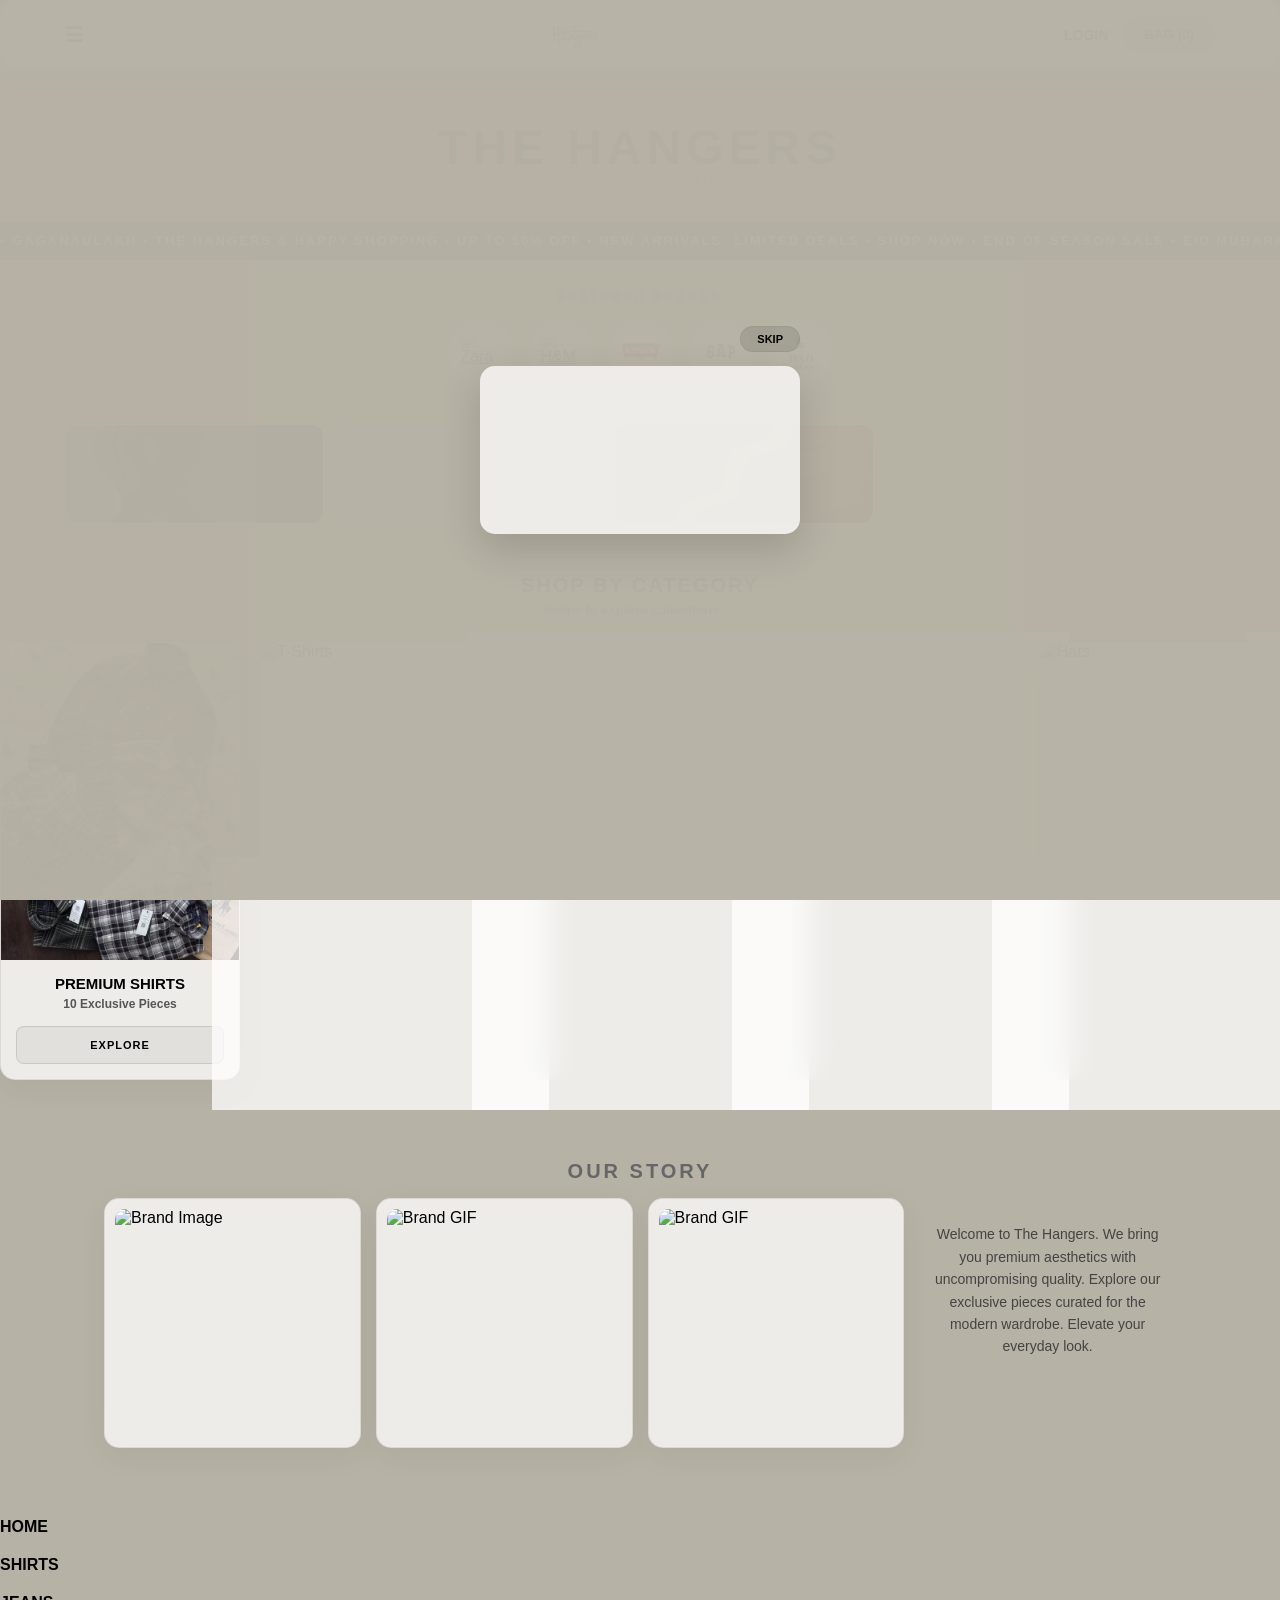
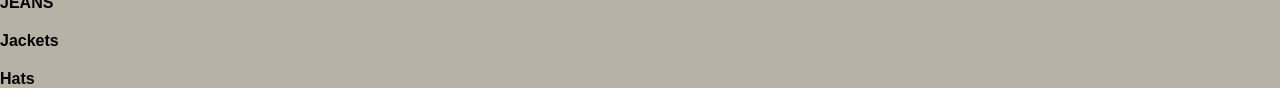
==== index.html @ f83d417c "Update index.html" ====
<!DOCTYPE html>
<html lang="en">
<head>
    <meta charset="UTF-8">
    <meta name="viewport" content="width=device-width, initial-scale=1.0">
    <title>The Hangers | Premium Apparels</title>
    <link rel="stylesheet" href="style.css">
</head>
<body>

<div id="welcome-overlay" class="welcome-overlay">
    <div class="welcome-content">
        <button onclick="closeWelcome()" class="skip-btn">SKIP</button>
        <video id="intro-video" src="Welcome.mp4" autoplay muted playsinline></video> 
    </div>
</div>

<nav class="glass-panel">
    <button class="nav-btn" onclick="toggleSidebar()">☰</button>
    <img src="IMG_4814.png" alt="The Hangers" class="main-logo">
    <div style="display: flex; gap: 15px; align-items: center;">
        <button onclick="openLoginModal()" id="user-login-btn" class="nav-login-btn">LOGIN</button>
        <button class="cart-toggle" onclick="toggleCart()">BAG (<span class="cart-count-display">0</span>)</button>
    </div>
</nav>

<header class="page-header">
    <h1>THE HANGERS</h1>
    <p>ELEVATE YOUR AESTHETIC</p>
</header>

<div class="sale-banner">
    <div class="marquee">
        <span>• GAGANAULAKH • THE HANGERS & HAPPY SHOPPING • UP TO 50% OFF • NEW ARRIVALS: LIMITED DEALS • SHOP NOW • END OF SEASON SALE • EID MUBARAK & HAPPY SHOPPING • UP TO 50% OFF • NEW ARRIVALS: LIMITED DEALS • SHOP NOW • END OF SEASON SALE •</span>
    </div>
</div>

<div class="brands-section">
    <h3 class="section-subtitle">Featured Brands</h3>
    <div class="brands-container">
        <a href="https://www.zara.com" target="_blank" class="brand-circle"><img src="https://upload.wikimedia.org/wikipedia/commons/f/fd/Zara_Logo.svg" alt="Zara"></a>
        <a href="https://www.hm.com" target="_blank" class="brand-circle"><img src="https://upload.wikimedia.org/wikipedia/commons/5/53/H%26M-Logo.svg" alt="H&M"></a>
        <a href="https://www.levi.in" target="_blank" class="brand-circle"><img src="IMG_4875.png" alt="Levi's"></a>
        <a href="https://www.gap.com" target="_blank" class="brand-circle"><img src="IMG_4877.jpeg" alt="Gap"></a>
        <a href="https://www.ralphlauren.com" target="_blank" class="brand-circle"><img src="IMG_4879.jpeg" alt="Ralph Lauren"></a>
    </div>
</div>

<div class="promo-section">
    <div class="promo-slider">
        <div class="promo-banner glass-panel">
            <img src="IMG_4806.jpeg" alt="Sale Image">
        </div>
        <div class="promo-banner glass-panel">
            <video src="14520076_1920_1080_24fps.mp4" autoplay loop muted playsinline></video>
        </div>
        <div class="promo-banner glass-panel">
            <img src="IMG_4893.jpeg" alt="Sale GIF">
        </div>
    </div>
</div>
<section class="category-section">
    <div class="section-header">
        <h2>SHOP BY CATEGORY</h2>
        <p>Swipe to explore collections →</p>
    </div>
    
    <div class="horizontal-slider">
        <div class="glass-card glass-panel" onclick="window.location.href='shirts.html'">
            <div class="card-img-wrapper"><img src="IMG_4833.jpeg" alt="Shirts"></div>
            <div class="card-info"><h3 class="product-title">Premium Shirts</h3><p>10 Exclusive Pieces</p><button class="btn-primary">EXPLORE</button></div>
        </div>
        <div class="glass-card glass-panel" onclick="window.location.href='tshirts.html'">
            <div class="card-img-wrapper"><img src="IMG_4846.png" alt="T-Shirts"></div>
            <div class="card-info"><h3 class="product-title">Urban T-Shirts</h3><p>10 Exclusive Pieces</p><button class="btn-primary">EXPLORE</button></div>
        </div>
        <div class="glass-card glass-panel" onclick="window.location.href='jeans.html'">
            <div class="card-img-wrapper"><img src="IMG_4895.jpeg" alt="Jeans"></div>
            <div class="card-info"><h3 class="product-title">Denim Jeans</h3><p>10 Exclusive Pieces</p><button class="btn-primary">EXPLORE</button></div>
        </div>
        <div class="glass-card glass-panel" onclick="window.location.href='jackets.html'">
            <div class="card-img-wrapper"><img src="IMG_4848.png" alt="Jackets"></div>
            <div class="card-info"><h3 class="product-title"> Jakets </h3><p>10 Exclusive Pieces</p><button class="btn-primary">EXPLORE</button></div>
        </div>
        <div class="glass-card glass-panel" onclick="window.location.href='hats.html'">
            <div class="card-img-wrapper"><img src="IMG_4847.png" alt="Hats"></div>
            <div class="card-info"><h3 class="product-title">Hats & Caps</h3><p>10 Exclusive Pieces</p><button class="btn-primary">EXPLORE</button></div>
        </div>
    </div>
</section>
<section class="about-section">
    <h2 class="section-subtitle" style="font-size: 20px; text-align: center;">OUR STORY</h2>
    <div class="about-grid">
        <div class="about-media glass-panel"><img src="https://image2url.com/r2/default/images/1775130629727-1d9df747-f17b-4f95-8314-c85b61a41327.jpeg" alt="Brand Image"></div>
        <div class="about-media glass-panel"><img src="https://image2url.com/r2/default/images/1775130873351-e3cd934a-ef36-4167-902a-af6de7cb4881.jpeg" alt="Brand GIF"></div>
           <div class="about-media glass-panel"><img src="https://image2url.com/r2/default/images/1775130987387-c06aaa56-8fa9-40a8-a162-6d70a319c362.jpeg" alt="Brand GIF"> </div>
    <p class="about-text">
        Welcome to The Hangers. We bring you premium aesthetics with uncompromising quality. Explore our exclusive pieces curated for the modern wardrobe. Elevate your everyday look.
    </p>
</section>

<div id="left-sidebar" class="sidebar glass-panel">
   </div>
   <div
     <ul class="sidebar-links">
        <li><a href="index.html">HOME</a></li>
        <li><a href="shirts.html">SHIRTS</a></li>
        <li><a href="jeans.html">JEANS</a></li>
        <li><a href="jackets.html">Jackets</a></li>
        <li><a href="hats.html">Hats</a></li>
    </ul> 
</div>

<div id="cart-sidebar" class="sidebar glass-panel">
    <div class="sidebar-header"><h2>YOUR BAG</h2><button class="close-btn" onclick="toggleCart()">×</button></div>
    <ul id="cart-items"></ul>
    <div class="cart-footer">
        <h3 class="cart-total-display">TOTAL: <span>₹<span id="cart-total">0</span></span></h3>
        <div class="delivery-badge">
            <img src="Speed Delivery.gif" alt="Fast Delivery">
            <p>Express Delivery</p>
        </div>
        <button class="checkout-btn" onclick="openCheckout()">PROCEED TO PAYMENT<img src="https://upload.wikimedia.org/wikipedia/commons/f/f2/Google_Pay_Logo.svg" class="pay-logo"><span style="color:#ddd; font-weight:normal;">|</span><img src="https://upload.wikimedia.org/wikipedia/commons/2/24/Paytm_Logo_%28standalone%29.svg" class="pay-logo"></button>
    </div>
</div>

<div id="checkout-modal" class="modal">
    <div class="modal-content glass-panel">
        <button class="modal-close" onclick="closeCheckout()">×</button>
        <h2 class="modal-title">SECURE CHECKOUT</h2>
        <form id="checkout-form" action="https://formspree.io/f/mvzvqaop" method="POST">
            <input type="text" name="name" placeholder="Full Name" required>
            <input type="email" name="email" placeholder="Email Address" required>
            <input type="tel" name="phone" placeholder="Mobile Number" required>
            <textarea name="address" placeholder="Full Delivery Address" rows="3" required></textarea>
            <input type="hidden" name="order_details" id="form-details">
            <button type="submit" id="submit-btn" class="checkout-btn" style="margin-top:10px;">CONFIRM & PAY</button>
        </form>
        <div id="form-success-message" class="success-message">Order details sent! <br><span>Please check your UPI app.</span></div>
    </div>
</div>

<div id="login-modal" class="modal">
    <div class="modal-content glass-panel">
        <button class="modal-close" onclick="closeLoginModal()">×</button>
        <h2 class="modal-title">WELCOME BACK</h2>
        <p class="modal-subtitle">Sign in to track your orders and checkout faster.</p>
        <div id="phone-step">
            <div class="input-group">
                <span>+91</span>
                <input type="tel" id="mobile-number" placeholder="Enter Mobile Number" maxlength="10">
            </div>
            <button class="checkout-btn" onclick="sendOTP()">SEND OTP</button>
        </div>
        <div id="otp-step" style="display: none;">
            <p class="modal-subtitle">OTP sent to <span id="display-number" style="font-weight: bold;"></span></p>
            <input type="text" id="otp-input" class="otp-box" placeholder="Enter 4-digit OTP" maxlength="4">
            <button class="checkout-btn" onclick="verifyOTP()">VERIFY & LOGIN</button>
            <button class="text-btn" onclick="resetLogin()">Change Number</button>
        </div>
    </div>
</div>

<div id="account-modal" class="modal">
    <div class="modal-content glass-panel">
        <button class="modal-close" onclick="closeAccountModal()">×</button>
        <h2 class="modal-title">MY PROFILE</h2>
        <p class="modal-subtitle">Save your details for a faster checkout.</p>
        <div class="profile-form">
            <input type="text" id="profile-name" placeholder="Full Name">
            <input type="email" id="profile-email" placeholder="Email Address">
            <input type="tel" id="profile-phone" placeholder="Phone Number" readonly class="locked-input">
            <input type="text" id="profile-address" placeholder="Street Address / Area">
            <div style="display: flex; gap: 10px;">
                <input type="text" id="profile-city" placeholder="City" style="width: 50%;">
                <input type="text" id="profile-country" placeholder="Country" value="India" style="width: 50%;">
            </div>
        </div>
        <button class="checkout-btn" onclick="saveUserProfile()" style="margin-top:20px;">SAVE DETAILS</button>
        <button class="danger-btn" onclick="logoutUser()">LOGOUT</button>
    </div>
</div>

<script src="script.js"></script>
</body>
</html>
---- style.css ----
:root {
    --glass-bg: rgba(255, 255, 255, 0.75); 
    --glass-border: rgba(0, 0, 0, 0.08); 
    --glass-blur: blur(16px);
    --text-main: #000000; 
    --text-muted: #555555;
    --cream-bg: #B6B2A5;
}

* { margin: 0; padding: 0; box-sizing: border-box; font-family: 'Inter', sans-serif; }

body { background: var(--cream-bg); color: var(--text-main); overflow-x: hidden; min-height: 100vh; }

/* GLASSMORPHISM */
.glass-panel {
    background: var(--glass-bg); backdrop-filter: var(--glass-blur); -webkit-backdrop-filter: var(--glass-blur);
    border: 1px solid var(--glass-border); border-radius: 15px; box-shadow: 0 8px 32px 0 rgba(0, 0, 0, 0.05);
}

/* NAVIGATION */
nav { display: flex; justify-content: space-between; align-items: center; padding: 15px 5%; position: fixed; width: 100%; top: 0; z-index: 2000; border-radius: 0 0 15px 15px; border-top: none; }
.main-logo { height: 30px; filter: drop-shadow(0px 0px 5px rgba(0,0,0,0.1)); }
.nav-btn { background: none; border: none; color: #000; font-size: 20px; cursor: pointer; font-weight: 800; }
.nav-login-btn { background: none; border: none; font-weight: 800; font-size: 14px; cursor: pointer; color: #000; text-transform: uppercase; }
.cart-toggle { background: rgba(0,0,0,0.05); padding: 10px 20px; border-radius: 20px; border: 1px solid var(--glass-border); color: #000; font-weight: 800; cursor: pointer; transition: 0.3s; }
.cart-toggle:hover { background: rgba(0,0,0,0.1); }

/* HEADERS */
.page-header { text-align: center; padding: 120px 20px 30px; }
.page-header h1 { font-size: 3rem; font-weight: 800; letter-spacing: 5px; text-transform: uppercase; color: #000; }
.page-header p { color: var(--text-muted); font-size: 14px; letter-spacing: 2px; }

/* SALE MARQUEE */
.sale-banner { background: #1a1a1a; color: #ffffff; padding: 12px 0; overflow: hidden; white-space: nowrap; display: flex; align-items: center; margin-bottom: 20px; }
.marquee { display: inline-block; animation: marquee-scroll 20s linear infinite; font-weight: 700; font-size: 13px; letter-spacing: 2px; text-transform: uppercase; }
@keyframes marquee-scroll { 0% { transform: translateX(0); } 100% { transform: translateX(-50%); } }

/* COMMON SECTION STYLES */
.section-header { text-align: center; padding: 0 5%; margin-bottom: 15px; }
.section-header h2 { font-size: 20px; font-weight: 800; letter-spacing: 2px; color: #000; }
.section-header p { font-size: 13px; color: var(--text-muted); font-weight: 600; margin-top: 5px; }
.section-subtitle { font-size: 12px; font-weight: 800; color: #666; letter-spacing: 3px; margin-bottom: 15px; text-transform: uppercase; text-align: center; }

/* BRAND CIRCLES */
.brands-section { padding: 10px 5% 20px; }
.brands-container { display: flex; justify-content: center; align-items: center; gap: 15px; overflow-x: auto; padding-bottom: 10px; scrollbar-width: none; }
.brands-container::-webkit-scrollbar { display: none; }
.brand-circle { width: 65px; height: 65px; border-radius: 50%; background: #ffffff; display: flex; justify-content: center; align-items: center; box-shadow: 0 4px 10px rgba(0,0,0,0.06); border: 1px solid rgba(0,0,0,0.05); transition: 0.3s ease; flex-shrink: 0; padding: 12px; cursor: pointer; }
.brand-circle:hover { transform: translateY(-5px); box-shadow: 0 8px 15px rgba(0,0,0,0.12); border-color: #000; }
.brand-circle img { width: 100%; height: 100%; object-fit: contain; }

/* --- NEW: MINI AD BANNERS --- */
.promo-section { padding: 10px 5% 30px; }
.promo-slider { display: flex; gap: 15px; overflow-x: auto; scroll-snap-type: x mandatory; scrollbar-width: none; padding-bottom: 10px; }
.promo-slider::-webkit-scrollbar { display: none; }
.promo-banner { flex: 0 0 260px; height: 100px; border-radius: 12px; overflow: hidden; scroll-snap-align: start; cursor: pointer; position: relative; }
.promo-banner img, .promo-banner video { width: 100%; height: 100%; object-fit: cover; }
.promo-banner::after { content: ''; position: absolute; top:0; left:0; width:100%; height:100%; background: linear-gradient(to right, rgba(0,0,0,0.2), transparent); pointer-events: none; }

/* --- NEW: HORIZONTAL SLIDING CATEGORIES --- */
.category-section { padding: 10px 0 40px; }
.horizontal-slider { display: flex; gap: 20px; overflow-x: auto; padding: 10px 5% 30px; scroll-snap-type: x mandatory; scrollbar-width: none; }
.horizontal-slider::-webkit-scrollbar { display: none; }

.glass-card { flex: 0 0 240px; scroll-snap-align: start; overflow: hidden; display: flex; flex-direction: column; transition: 0.4s ease; cursor: pointer; }
.glass-card:hover { transform: translateY(-8px); box-shadow: 0 15px 40px rgba(0,0,0,0.12); border-color: rgba(0,0,0,0.2); }
.card-img-wrapper { width: 100%; aspect-ratio: 3/4; overflow: hidden; position: relative; }
.card-img-wrapper img { width: 100%; height: 100%; object-fit: cover; transition: transform 0.6s ease; }
.glass-card:hover .card-img-wrapper img { transform: scale(1.08); }
.card-info { padding: 15px; text-align: center; display: flex; flex-direction: column; flex-grow: 1; }
.card-info h3 { font-size: 15px; font-weight: 800; text-transform: uppercase; margin-bottom: 5px; color: #000; }
.card-info p { color: var(--text-muted); font-size: 12px; margin-bottom: 15px; font-weight: 600; }

/* BUTTONS */
.btn-primary { width: 100%; padding: 12px; background: rgba(0,0,0,0.05); color: #000; border: 1px solid rgba(0,0,0,0.1); border-radius: 8px; font-weight: 800; font-size: 11px; letter-spacing: 1px; cursor: pointer; transition: 0.3s; }
.btn-primary:hover { background: #000; color: #fff; }
.checkout-btn { width: 100%; padding: 16px; background: #000; color: #fff; border: none; border-radius: 10px; font-weight: 900; font-size: 13px; cursor: pointer; display: flex; justify-content: center; align-items: center; gap: 10px; transition: 0.3s; }
.checkout-btn:hover { background: #333; transform: translateY(-2px); }
.danger-btn { width: 100%; padding: 16px; background: #ff4f4f; color: #fff; border: none; border-radius: 10px; font-weight: 800; font-size: 13px; cursor: pointer; margin-top: 15px; }

/* ABOUT SECTION */
.about-section { padding: 10px 5% 60px; max-width: 1200px; margin: 0 auto; }
.about-grid { display: grid; grid-template-columns: repeat(auto-fit, minmax(250px, 1fr)); gap: 15px; }
.about-media { height: 250px; padding: 10px; border-radius: 15px; overflow: hidden; display: flex; justify-content: center; align-items: center; }
.about-media img, .about-media video { width: 100%; height: 100%; object-fit: cover; border-radius: 10px; }
.about-text { text-align: center; margin-top: 25px; color: #444; line-height: 1.6; font-size: 14px; font-weight: 500; padding: 0 5%; }

/* SIDEBARS */
.sidebar { height: 100%; width: 350px; max-width: 85vw; position: fixed; top: 0; z-index: 4000; padding: 30px 20px; display: flex; flex-direction: column; transition: 0.5s cubic-bezier(0.77, 0, 0.175, 1); background: var(--glass-bg); backdrop-filter: var(--glass-blur); -webkit-backdrop-filter: var(--glass-blur); }
#left-sidebar { left: -400px; border-right: 1px solid var(--glass-border); }
#left-sidebar.open { left: 0; }
#cart-sidebar { right: -400px; border-left: 1px solid var(--glass-border); }
#cart-sidebar.open { right: 0; }
.sidebar-header { display: flex; justify-content: space-between; align-items: center; border-bottom: 1px solid var(--glass-border); padding-bottom: 15px; margin-bottom: 15px; }
.sidebar-header h2 { font-size: 18px; font-weight: 800; letter-spacing: 1px; }
.close-btn { background: none; border: none; font-size: 28px; cursor: pointer; color: #000; }
.sidebar-links { list-style: none; display: flex; flex-direction: column; gap: 20px; padding-top: 10px; }
.sidebar-links a { color: #000; text-decoration: none; font-weight: 800; font-size: 16px; }

/* CART DETAILS */
#cart-items { list-style: none; flex-grow: 1; overflow-y: auto; padding-right: 5px; }
#cart-items::-webkit-scrollbar { width: 4px; }
#cart-items::-webkit-scrollbar-thumb { background: rgba(0,0,0,0.2); border-radius: 4px; }
.cart-item { display: flex; justify-content: space-between; align-items: center; padding: 12px; margin-bottom: 10px; background: rgba(0,0,0,0.03); border-radius: 10px; border: 1px solid rgba(0,0,0,0.05); }
.cart-footer { border-top: 1px solid var(--glass-border); padding-top: 15px; }
.cart-total-display { display: flex; justify-content: space-between; margin-bottom: 10px; font-size: 16px; font-weight: 800; }
.delivery-badge { text-align: center; margin: 10px 0 15px; padding: 10px; background: rgba(0,0,0,0.03); border-radius: 10px; border: 1px dashed rgba(0,0,0,0.1); }
.delivery-badge img { width: 60px; height: auto; display: block; margin: 0 auto 5px; }
.delivery-badge p { font-size: 10px; font-weight: 800; color: #000; letter-spacing: 1px; text-transform: uppercase; }
.pay-logo { height: 14px; object-fit: contain; filter: invert(1); }

/* MODALS */
.modal { display: none; position: fixed; inset: 0; background: rgba(255,255,255,0.3); backdrop-filter: blur(8px); -webkit-backdrop-filter: blur(8px); z-index: 5000; align-items: center; justify-content: center; padding: 15px; }
.modal-content { position: relative; width: 100%; max-width: 400px; padding: 30px; max-height: 90vh; overflow-y: auto; scrollbar-width: none; }
.modal-content::-webkit-scrollbar { display: none; }
.modal-close { position: absolute; top: 15px; right: 20px; background: none; border: none; font-size: 24px; cursor: pointer; color: #000; }
.modal-title { font-size: 20px; font-weight: 800; text-align: center; margin-bottom: 5px; }
.modal-subtitle { text-align: center; color: #666; font-size: 12px; margin-bottom: 20px; font-weight: 500; }

/* MODAL INPUTS */
.modal-content input, .modal-content textarea { width: 100%; padding: 14px; margin-bottom: 12px; background: rgba(255,255,255,0.6); border: 1px solid rgba(0,0,0,0.1); color: #000; border-radius: 8px; font-size: 13px; font-weight: 500; transition: 0.3s; box-sizing: border-box; }
.modal-content input:focus, .modal-content textarea:focus { outline: none; border-color: #000; background: #fff; }
.input-group { display: flex; align-items: center; background: rgba(0,0,0,0.03); border: 1px solid rgba(0,0,0,0.1); border-radius: 8px; margin-bottom: 15px; padding-left: 15px; }
.input-group input { background: transparent; border: none; margin-bottom: 0; }
.input-group input:focus { background: transparent; border: none; }
.locked-input { background: rgba(0,0,0,0.04) !important; color: #777 !important; font-weight: bold; cursor: not-allowed; }
.otp-box { text-align: center; letter-spacing: 8px; font-size: 20px !important; font-weight: 800 !important; }
.text-btn { width: 100%; background: none; border: none; color: #888; font-size: 12px; margin-top: 15px; cursor: pointer; text-decoration: underline; }
.success-message { display: none; color: #15803d; text-align: center; margin-top: 20px; font-weight: 800; font-size: 14px; }
.success-message span { color: #000; font-weight: 500; font-size: 12px; }

/* WELCOME VIDEO */
.welcome-overlay { position: fixed; inset: 0; background: rgba(182, 178, 165, 0.98); z-index: 9999; display: flex; justify-content: center; align-items: center; transition: opacity 0.5s ease; }
.welcome-content { position: relative; width: 85%; max-width: 320px; background: var(--glass-bg); padding: 8px; border-radius: 15px; box-shadow: 0 15px 40px rgba(0,0,0,0.15); }
.welcome-content video { width: 100%; border-radius: 10px; display: block; }
.skip-btn { position: absolute; top: -40px; right: 0; background: rgba(0,0,0,0.1); border: 1px solid rgba(0,0,0,0.05); color: #000; font-weight: 800; font-size: 11px; padding: 6px 16px; border-radius: 20px; cursor: pointer; transition: 0.3s; }
.skip-btn:hover { background: #000; color: #fff; }
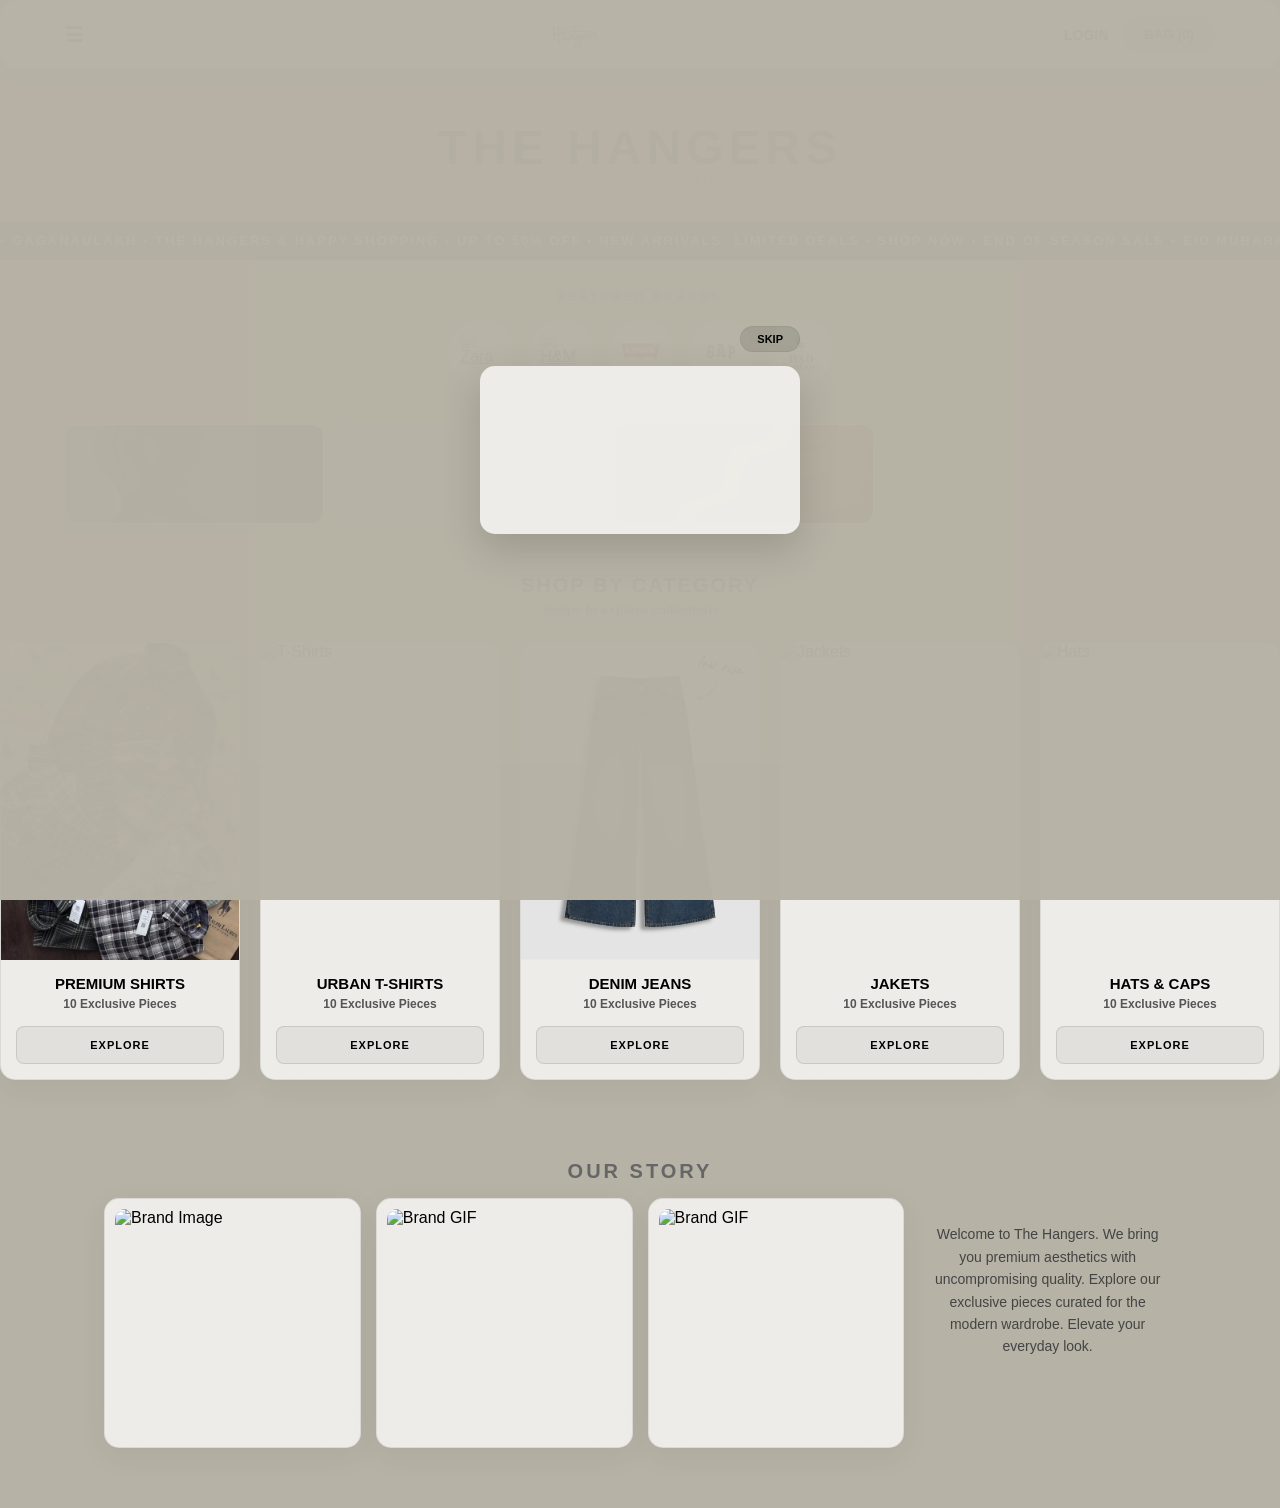
==== commit 16bae863: "Update index.html" ====
--- a/index.html
+++ b/index.html
@@ -100,8 +100,7 @@
 </section>
 
 <div id="left-sidebar" class="sidebar glass-panel">
-   </div>
-   <div
+
      <ul class="sidebar-links">
         <li><a href="index.html">HOME</a></li>
         <li><a href="shirts.html">SHIRTS</a></li>
@@ -110,7 +109,6 @@
         <li><a href="hats.html">Hats</a></li>
     </ul> 
 </div>
-
 <div id="cart-sidebar" class="sidebar glass-panel">
     <div class="sidebar-header"><h2>YOUR BAG</h2><button class="close-btn" onclick="toggleCart()">×</button></div>
     <ul id="cart-items"></ul>
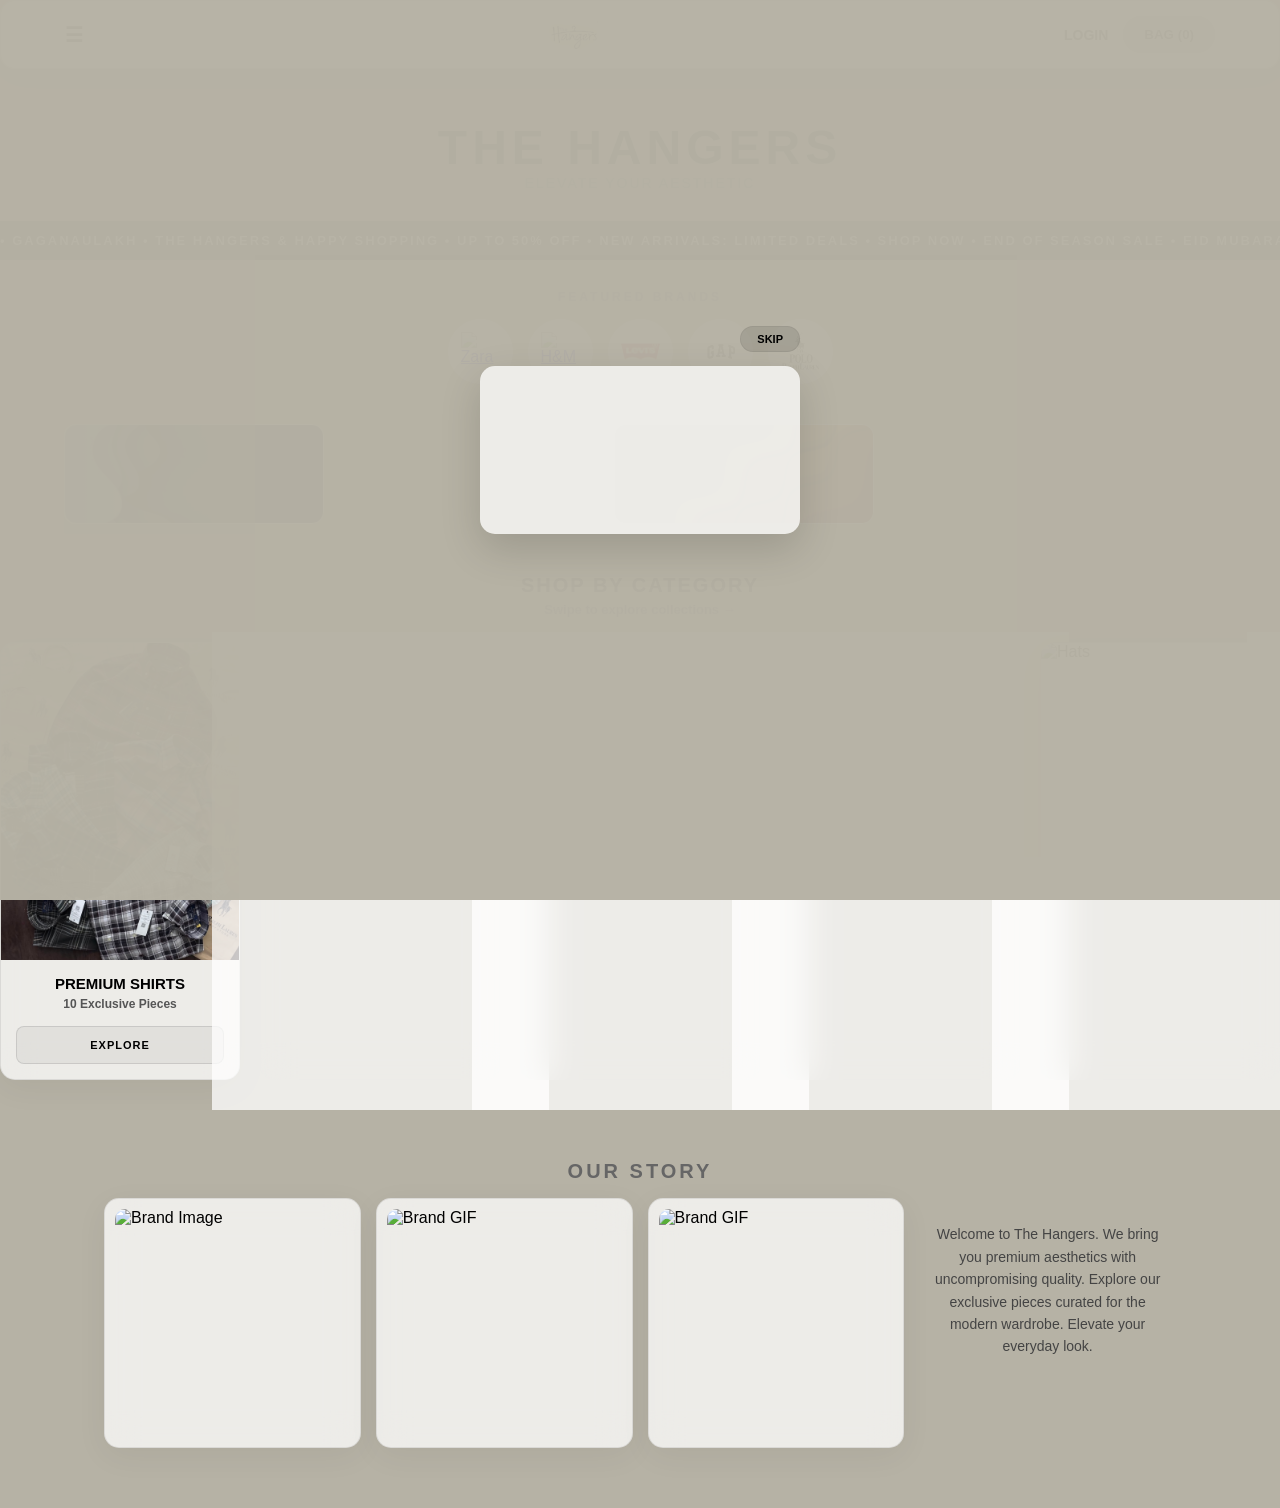
==== commit c317bc35: "Update index.html" ====
--- a/index.html
+++ b/index.html
@@ -98,15 +98,15 @@
         Welcome to The Hangers. We bring you premium aesthetics with uncompromising quality. Explore our exclusive pieces curated for the modern wardrobe. Elevate your everyday look.
     </p>
 </section>
-
 <div id="left-sidebar" class="sidebar glass-panel">
-
-     <ul class="sidebar-links">
+    <div class="sidebar-header"><h2>MENU</h2><button class="close-btn" onclick="toggleSidebar()">×</button></div>
+    <ul class="sidebar-links">
         <li><a href="index.html">HOME</a></li>
         <li><a href="shirts.html">SHIRTS</a></li>
         <li><a href="jeans.html">JEANS</a></li>
-        <li><a href="jackets.html">Jackets</a></li>
-        <li><a href="hats.html">Hats</a></li>
+     <li><a href="jackets.html">Jackets</a></li>
+        <li><a 
+href="hats.html">Hats</a></li>
     </ul> 
 </div>
 <div id="cart-sidebar" class="sidebar glass-panel">
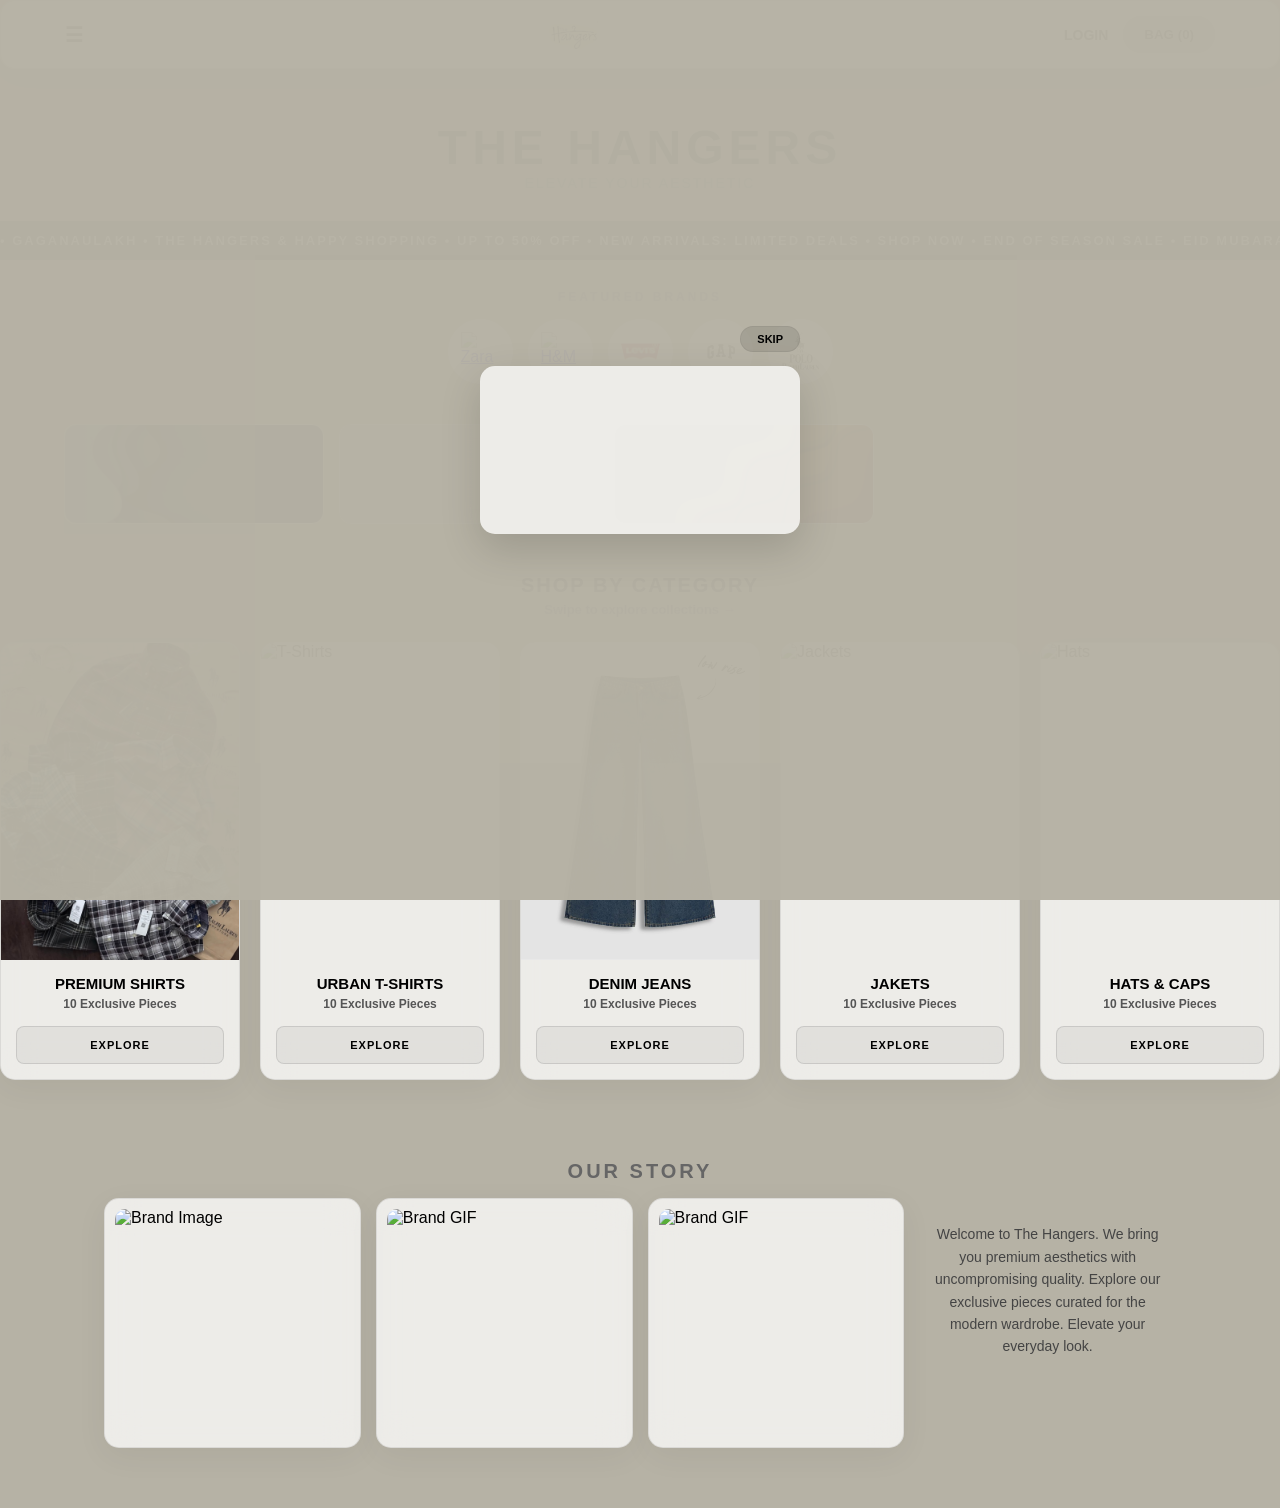
==== commit 93c7bddf: "Update index.html" ====
--- a/index.html
+++ b/index.html
@@ -99,14 +99,13 @@
     </p>
 </section>
 <div id="left-sidebar" class="sidebar glass-panel">
-    <div class="sidebar-header"><h2>MENU</h2><button class="close-btn" onclick="toggleSidebar()">×</button></div>
+    <div class="sidebar-header"><h2>MENU</h2><button class="close-btn" onclick="toggleSidebar()"></button></div>
     <ul class="sidebar-links">
         <li><a href="index.html">HOME</a></li>
         <li><a href="shirts.html">SHIRTS</a></li>
         <li><a href="jeans.html">JEANS</a></li>
-     <li><a href="jackets.html">Jackets</a></li>
-        <li><a 
-href="hats.html">Hats</a></li>
+        <li><a href="jackets.html">Jackets</a></li>
+        <li><a href="hats.html">Hats</a></li>
     </ul> 
 </div>
 <div id="cart-sidebar" class="sidebar glass-panel">
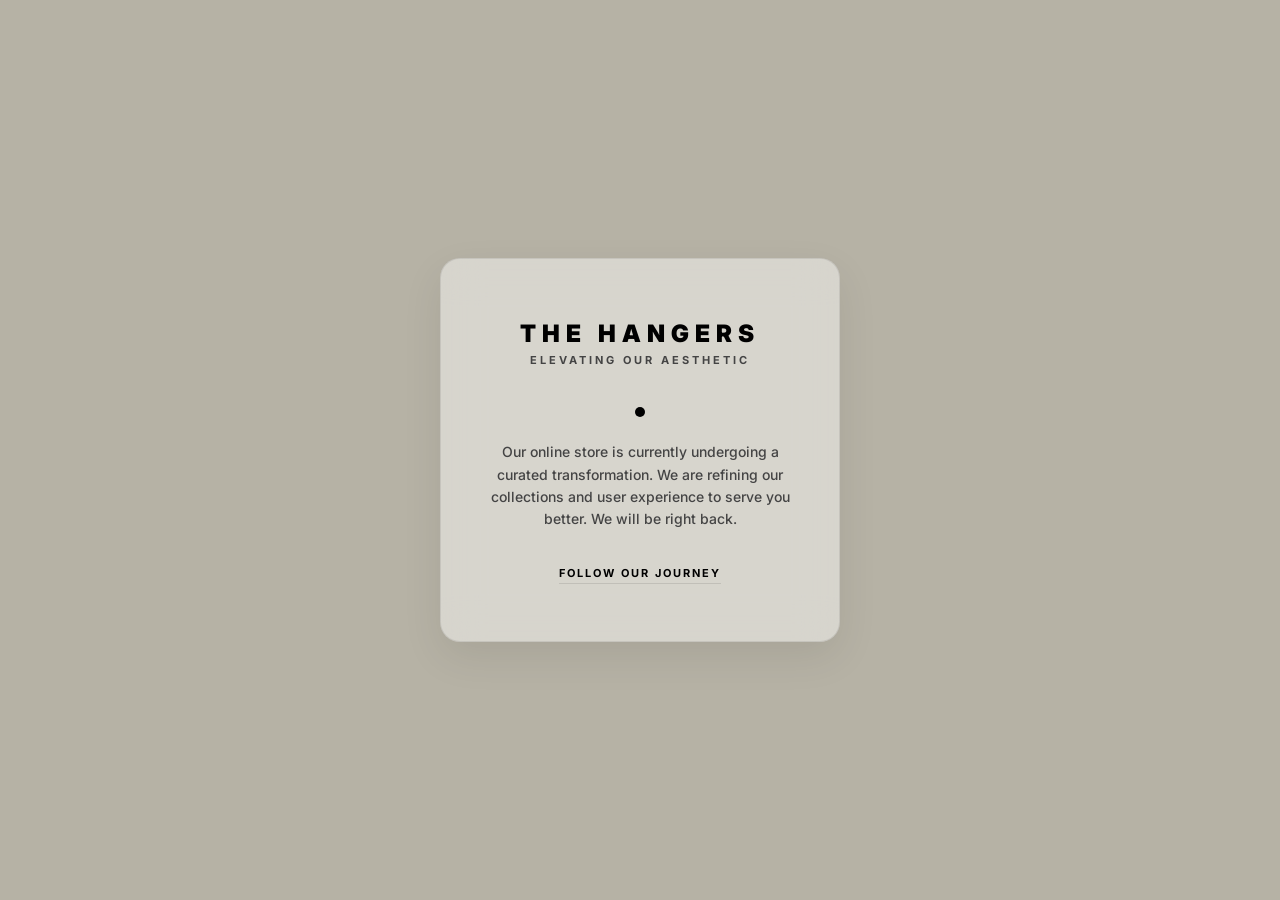
==== commit d1f61966: "Add initial index.html for Coming Soon page This HTML file serves as a 'Coming Soon' page for THE HA" ====
--- a/index.html
+++ b/index.html
@@ -3,181 +3,119 @@
 <head>
     <meta charset="UTF-8">
     <meta name="viewport" content="width=device-width, initial-scale=1.0">
-    <title>The Hangers | Premium Apparels</title>
-    <link rel="stylesheet" href="style.css">
+    <title>THE HANGERS | Elevating Our Aesthetic</title>
+    <link href="https://fonts.googleapis.com/css2?family=Inter:wght@400;700;900&display=swap" rel="stylesheet">
+    <style>
+        :root {
+            --cream-bg: #B6B2A5;
+            --text-main: #000000;
+            --text-muted: #444444;
+            --glass-bg: rgba(255, 255, 255, 0.45);
+            --glass-border: rgba(0, 0, 0, 0.08);
+            --glass-blur: blur(20px);
+        }
+
+        * { margin: 0; padding: 0; box-sizing: border-box; }
+
+        body { 
+            background-color: var(--cream-bg); 
+            color: var(--text-main); 
+            font-family: 'Inter', sans-serif; 
+            display: flex; 
+            justify-content: center; 
+            align-items: center; 
+            height: 100vh; 
+            width: 100vw; 
+            overflow: hidden; 
+            padding: 20px;
+            animation: fadeInBody 1.5s ease;
+        }
+
+        /* PREMIUM FADE-IN ANIMATION */
+        @keyframes fadeInBody { 0% { opacity: 0; } 100% { opacity: 1; } }
+        @keyframes fadeInPanel { 0% { opacity: 0; transform: translateY(15px); } 100% { opacity: 1; transform: translateY(0); } }
+
+        .glass-panel {
+            background-color: var(--glass-bg);
+            backdrop-filter: var(--glass-blur);
+            -webkit-backdrop-filter: var(--glass-blur);
+            border: 1px solid var(--glass-border);
+            border-radius: 20px;
+            padding: 60px 40px;
+            max-width: 400px;
+            width: 100%;
+            text-align: center;
+            box-shadow: 0 15px 40px rgba(0, 0, 0, 0.08);
+            animation: fadeInPanel 1s ease 0.5s both; /* Delayed entry */
+        }
+
+        h1 {
+            font-size: 24px;
+            font-weight: 900;
+            letter-spacing: 6px;
+            text-transform: uppercase;
+            margin-bottom: 5px;
+            color: var(--text-main);
+        }
+
+        h2 {
+            font-size: 11px;
+            font-weight: 700;
+            color: var(--text-muted);
+            letter-spacing: 3px;
+            text-transform: uppercase;
+            margin-bottom: 40px;
+        }
+
+        .status-dot {
+            width: 10px;
+            height: 10px;
+            background-color: #000;
+            border-radius: 50%;
+            display: inline-block;
+            margin-bottom: 20px;
+            animation: pulseDot 2s infinite;
+        }
+
+        @keyframes pulseDot { 0% { opacity: 0.3; } 50% { opacity: 1; } 100% { opacity: 0.3; } }
+
+        p {
+            font-size: 14px;
+            line-height: 1.6;
+            color: var(--text-muted);
+            font-weight: 500;
+            margin-bottom: 30px;
+        }
+
+        .follow-link {
+            font-size: 11px;
+            text-transform: uppercase;
+            letter-spacing: 2px;
+            text-decoration: none;
+            color: var(--text-main);
+            font-weight: 700;
+            border-bottom: 1px solid rgba(0,0,0,0.1);
+            padding-bottom: 3px;
+            transition: border-bottom 0.3s ease;
+        }
+
+        .follow-link:hover {
+            border-bottom: 1px solid rgba(0,0,0,0.8);
+        }
+    </style>
 </head>
 <body>
-
-<div id="welcome-overlay" class="welcome-overlay">
-    <div class="welcome-content">
-        <button onclick="closeWelcome()" class="skip-btn">SKIP</button>
-        <video id="intro-video" src="Welcome.mp4" autoplay muted playsinline></video> 
-    </div>
-</div>
-
-<nav class="glass-panel">
-    <button class="nav-btn" onclick="toggleSidebar()">☰</button>
-    <img src="IMG_4814.png" alt="The Hangers" class="main-logo">
-    <div style="display: flex; gap: 15px; align-items: center;">
-        <button onclick="openLoginModal()" id="user-login-btn" class="nav-login-btn">LOGIN</button>
-        <button class="cart-toggle" onclick="toggleCart()">BAG (<span class="cart-count-display">0</span>)</button>
-    </div>
-</nav>
-
-<header class="page-header">
-    <h1>THE HANGERS</h1>
-    <p>ELEVATE YOUR AESTHETIC</p>
-</header>
-
-<div class="sale-banner">
-    <div class="marquee">
-        <span>• GAGANAULAKH • THE HANGERS & HAPPY SHOPPING • UP TO 50% OFF • NEW ARRIVALS: LIMITED DEALS • SHOP NOW • END OF SEASON SALE • EID MUBARAK & HAPPY SHOPPING • UP TO 50% OFF • NEW ARRIVALS: LIMITED DEALS • SHOP NOW • END OF SEASON SALE •</span>
-    </div>
-</div>
-
-<div class="brands-section">
-    <h3 class="section-subtitle">Featured Brands</h3>
-    <div class="brands-container">
-        <a href="https://www.zara.com" target="_blank" class="brand-circle"><img src="https://upload.wikimedia.org/wikipedia/commons/f/fd/Zara_Logo.svg" alt="Zara"></a>
-        <a href="https://www.hm.com" target="_blank" class="brand-circle"><img src="https://upload.wikimedia.org/wikipedia/commons/5/53/H%26M-Logo.svg" alt="H&M"></a>
-        <a href="https://www.levi.in" target="_blank" class="brand-circle"><img src="IMG_4875.png" alt="Levi's"></a>
-        <a href="https://www.gap.com" target="_blank" class="brand-circle"><img src="IMG_4877.jpeg" alt="Gap"></a>
-        <a href="https://www.ralphlauren.com" target="_blank" class="brand-circle"><img src="IMG_4879.jpeg" alt="Ralph Lauren"></a>
-    </div>
-</div>
-
-<div class="promo-section">
-    <div class="promo-slider">
-        <div class="promo-banner glass-panel">
-            <img src="IMG_4806.jpeg" alt="Sale Image">
-        </div>
-        <div class="promo-banner glass-panel">
-            <video src="14520076_1920_1080_24fps.mp4" autoplay loop muted playsinline></video>
-        </div>
-        <div class="promo-banner glass-panel">
-            <img src="IMG_4893.jpeg" alt="Sale GIF">
+    <div class="coming-soon-container">
+        <div class="glass-panel">
+            <h1>THE HANGERS</h1>
+            <h2>ELEVATING OUR AESTHETIC</h2>
+            
+            <div class="status-dot"></div>
+            
+            <p>Our online store is currently undergoing a curated transformation. We are refining our collections and user experience to serve you better. We will be right back.</p>
+            
+            <a href="https://www.instagram.com/thehangers.co" class="follow-link" target="_blank">FOLLOW OUR JOURNEY</a>
         </div>
     </div>
-</div>
-<section class="category-section">
-    <div class="section-header">
-        <h2>SHOP BY CATEGORY</h2>
-        <p>Swipe to explore collections →</p>
-    </div>
-    
-    <div class="horizontal-slider">
-        <div class="glass-card glass-panel" onclick="window.location.href='shirts.html'">
-            <div class="card-img-wrapper"><img src="IMG_4833.jpeg" alt="Shirts"></div>
-            <div class="card-info"><h3 class="product-title">Premium Shirts</h3><p>10 Exclusive Pieces</p><button class="btn-primary">EXPLORE</button></div>
-        </div>
-        <div class="glass-card glass-panel" onclick="window.location.href='tshirts.html'">
-            <div class="card-img-wrapper"><img src="IMG_4846.png" alt="T-Shirts"></div>
-            <div class="card-info"><h3 class="product-title">Urban T-Shirts</h3><p>10 Exclusive Pieces</p><button class="btn-primary">EXPLORE</button></div>
-        </div>
-        <div class="glass-card glass-panel" onclick="window.location.href='jeans.html'">
-            <div class="card-img-wrapper"><img src="IMG_4895.jpeg" alt="Jeans"></div>
-            <div class="card-info"><h3 class="product-title">Denim Jeans</h3><p>10 Exclusive Pieces</p><button class="btn-primary">EXPLORE</button></div>
-        </div>
-        <div class="glass-card glass-panel" onclick="window.location.href='jackets.html'">
-            <div class="card-img-wrapper"><img src="IMG_4848.png" alt="Jackets"></div>
-            <div class="card-info"><h3 class="product-title"> Jakets </h3><p>10 Exclusive Pieces</p><button class="btn-primary">EXPLORE</button></div>
-        </div>
-        <div class="glass-card glass-panel" onclick="window.location.href='hats.html'">
-            <div class="card-img-wrapper"><img src="IMG_4847.png" alt="Hats"></div>
-            <div class="card-info"><h3 class="product-title">Hats & Caps</h3><p>10 Exclusive Pieces</p><button class="btn-primary">EXPLORE</button></div>
-        </div>
-    </div>
-</section>
-<section class="about-section">
-    <h2 class="section-subtitle" style="font-size: 20px; text-align: center;">OUR STORY</h2>
-    <div class="about-grid">
-        <div class="about-media glass-panel"><img src="https://image2url.com/r2/default/images/1775130629727-1d9df747-f17b-4f95-8314-c85b61a41327.jpeg" alt="Brand Image"></div>
-        <div class="about-media glass-panel"><img src="https://image2url.com/r2/default/images/1775130873351-e3cd934a-ef36-4167-902a-af6de7cb4881.jpeg" alt="Brand GIF"></div>
-           <div class="about-media glass-panel"><img src="https://image2url.com/r2/default/images/1775130987387-c06aaa56-8fa9-40a8-a162-6d70a319c362.jpeg" alt="Brand GIF"> </div>
-    <p class="about-text">
-        Welcome to The Hangers. We bring you premium aesthetics with uncompromising quality. Explore our exclusive pieces curated for the modern wardrobe. Elevate your everyday look.
-    </p>
-</section>
-<div id="left-sidebar" class="sidebar glass-panel">
-    <div class="sidebar-header"><h2>MENU</h2><button class="close-btn" onclick="toggleSidebar()"></button></div>
-    <ul class="sidebar-links">
-        <li><a href="index.html">HOME</a></li>
-        <li><a href="shirts.html">SHIRTS</a></li>
-        <li><a href="jeans.html">JEANS</a></li>
-        <li><a href="jackets.html">Jackets</a></li>
-        <li><a href="hats.html">Hats</a></li>
-    </ul> 
-</div>
-<div id="cart-sidebar" class="sidebar glass-panel">
-    <div class="sidebar-header"><h2>YOUR BAG</h2><button class="close-btn" onclick="toggleCart()">×</button></div>
-    <ul id="cart-items"></ul>
-    <div class="cart-footer">
-        <h3 class="cart-total-display">TOTAL: <span>₹<span id="cart-total">0</span></span></h3>
-        <div class="delivery-badge">
-            <img src="Speed Delivery.gif" alt="Fast Delivery">
-            <p>Express Delivery</p>
-        </div>
-        <button class="checkout-btn" onclick="openCheckout()">PROCEED TO PAYMENT<img src="https://upload.wikimedia.org/wikipedia/commons/f/f2/Google_Pay_Logo.svg" class="pay-logo"><span style="color:#ddd; font-weight:normal;">|</span><img src="https://upload.wikimedia.org/wikipedia/commons/2/24/Paytm_Logo_%28standalone%29.svg" class="pay-logo"></button>
-    </div>
-</div>
-
-<div id="checkout-modal" class="modal">
-    <div class="modal-content glass-panel">
-        <button class="modal-close" onclick="closeCheckout()">×</button>
-        <h2 class="modal-title">SECURE CHECKOUT</h2>
-        <form id="checkout-form" action="https://formspree.io/f/mvzvqaop" method="POST">
-            <input type="text" name="name" placeholder="Full Name" required>
-            <input type="email" name="email" placeholder="Email Address" required>
-            <input type="tel" name="phone" placeholder="Mobile Number" required>
-            <textarea name="address" placeholder="Full Delivery Address" rows="3" required></textarea>
-            <input type="hidden" name="order_details" id="form-details">
-            <button type="submit" id="submit-btn" class="checkout-btn" style="margin-top:10px;">CONFIRM & PAY</button>
-        </form>
-        <div id="form-success-message" class="success-message">Order details sent! <br><span>Please check your UPI app.</span></div>
-    </div>
-</div>
-
-<div id="login-modal" class="modal">
-    <div class="modal-content glass-panel">
-        <button class="modal-close" onclick="closeLoginModal()">×</button>
-        <h2 class="modal-title">WELCOME BACK</h2>
-        <p class="modal-subtitle">Sign in to track your orders and checkout faster.</p>
-        <div id="phone-step">
-            <div class="input-group">
-                <span>+91</span>
-                <input type="tel" id="mobile-number" placeholder="Enter Mobile Number" maxlength="10">
-            </div>
-            <button class="checkout-btn" onclick="sendOTP()">SEND OTP</button>
-        </div>
-        <div id="otp-step" style="display: none;">
-            <p class="modal-subtitle">OTP sent to <span id="display-number" style="font-weight: bold;"></span></p>
-            <input type="text" id="otp-input" class="otp-box" placeholder="Enter 4-digit OTP" maxlength="4">
-            <button class="checkout-btn" onclick="verifyOTP()">VERIFY & LOGIN</button>
-            <button class="text-btn" onclick="resetLogin()">Change Number</button>
-        </div>
-    </div>
-</div>
-
-<div id="account-modal" class="modal">
-    <div class="modal-content glass-panel">
-        <button class="modal-close" onclick="closeAccountModal()">×</button>
-        <h2 class="modal-title">MY PROFILE</h2>
-        <p class="modal-subtitle">Save your details for a faster checkout.</p>
-        <div class="profile-form">
-            <input type="text" id="profile-name" placeholder="Full Name">
-            <input type="email" id="profile-email" placeholder="Email Address">
-            <input type="tel" id="profile-phone" placeholder="Phone Number" readonly class="locked-input">
-            <input type="text" id="profile-address" placeholder="Street Address / Area">
-            <div style="display: flex; gap: 10px;">
-                <input type="text" id="profile-city" placeholder="City" style="width: 50%;">
-                <input type="text" id="profile-country" placeholder="Country" value="India" style="width: 50%;">
-            </div>
-        </div>
-        <button class="checkout-btn" onclick="saveUserProfile()" style="margin-top:20px;">SAVE DETAILS</button>
-        <button class="danger-btn" onclick="logoutUser()">LOGOUT</button>
-    </div>
-</div>
-
-<script src="script.js"></script>
 </body>
 </html>
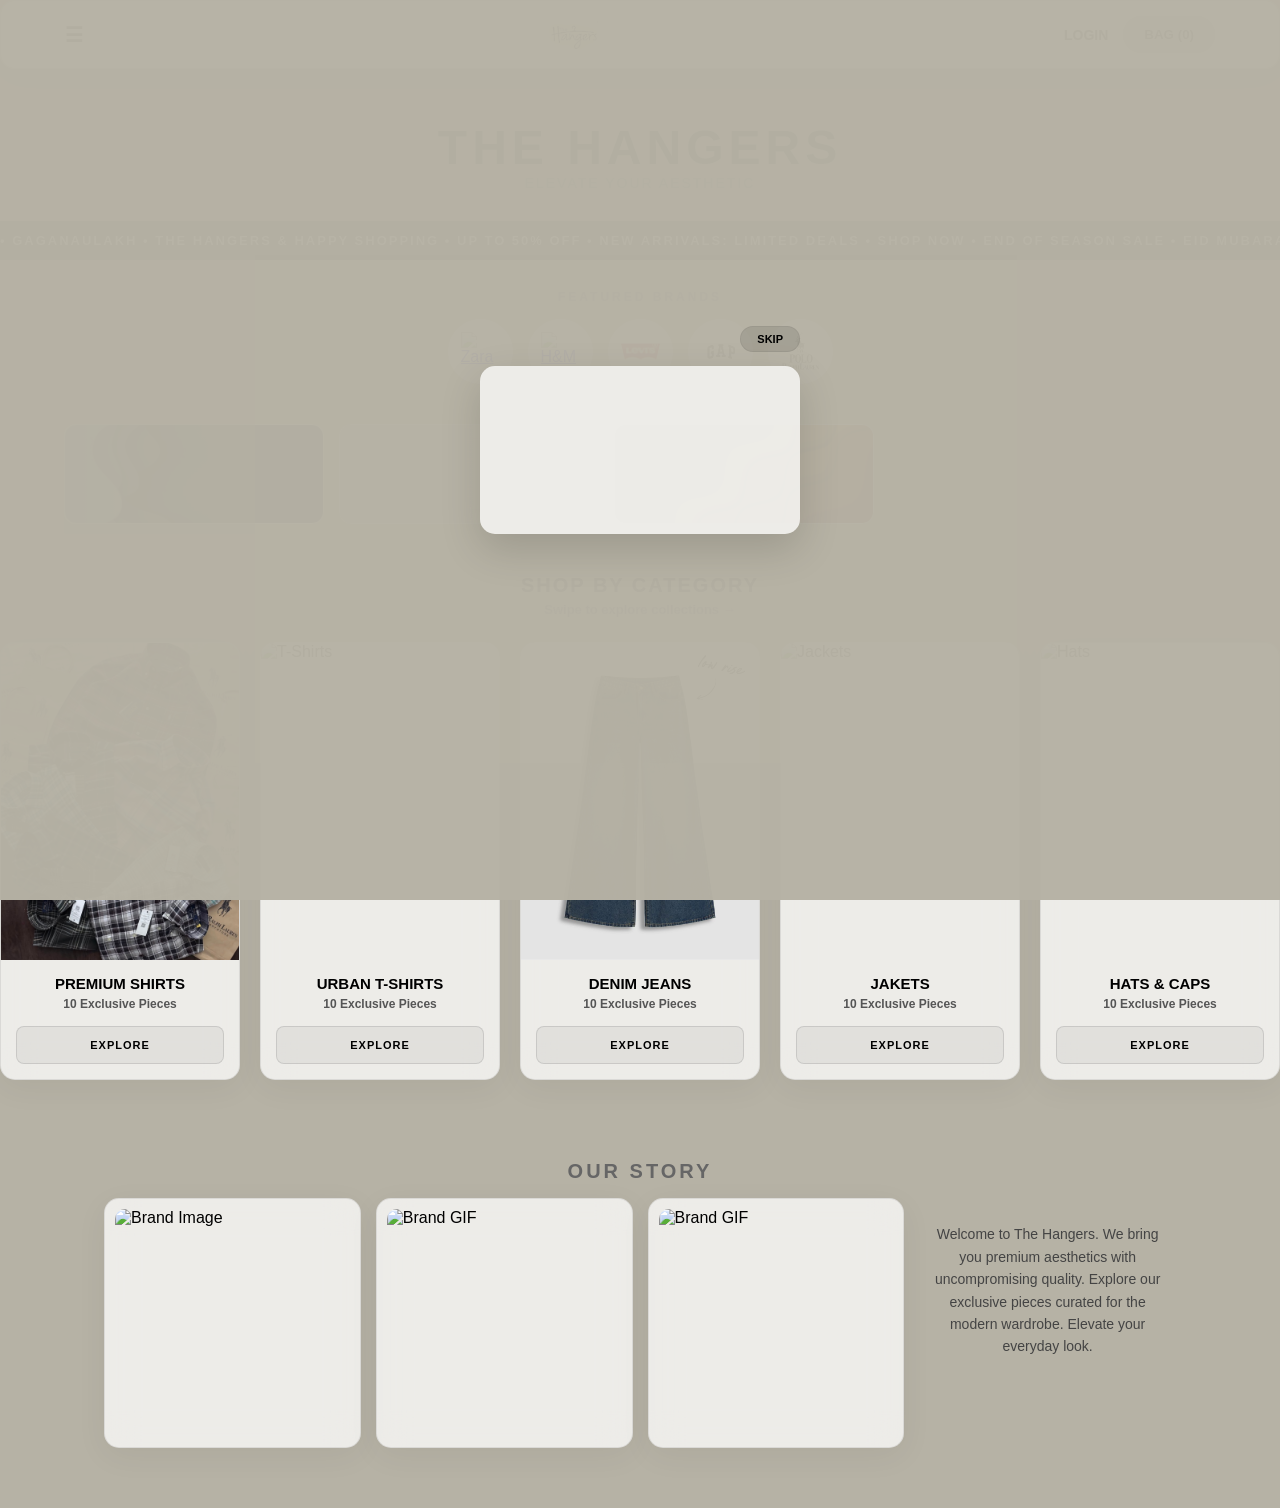
==== commit 737f7a8b: "Rename Home-backup.html to index.html" ====
--- a/index.html
+++ b/index.html
@@ -3,119 +3,181 @@
 <head>
     <meta charset="UTF-8">
     <meta name="viewport" content="width=device-width, initial-scale=1.0">
-    <title>THE HANGERS | Elevating Our Aesthetic</title>
-    <link href="https://fonts.googleapis.com/css2?family=Inter:wght@400;700;900&display=swap" rel="stylesheet">
-    <style>
-        :root {
-            --cream-bg: #B6B2A5;
-            --text-main: #000000;
-            --text-muted: #444444;
-            --glass-bg: rgba(255, 255, 255, 0.45);
-            --glass-border: rgba(0, 0, 0, 0.08);
-            --glass-blur: blur(20px);
-        }
-
-        * { margin: 0; padding: 0; box-sizing: border-box; }
-
-        body { 
-            background-color: var(--cream-bg); 
-            color: var(--text-main); 
-            font-family: 'Inter', sans-serif; 
-            display: flex; 
-            justify-content: center; 
-            align-items: center; 
-            height: 100vh; 
-            width: 100vw; 
-            overflow: hidden; 
-            padding: 20px;
-            animation: fadeInBody 1.5s ease;
-        }
-
-        /* PREMIUM FADE-IN ANIMATION */
-        @keyframes fadeInBody { 0% { opacity: 0; } 100% { opacity: 1; } }
-        @keyframes fadeInPanel { 0% { opacity: 0; transform: translateY(15px); } 100% { opacity: 1; transform: translateY(0); } }
-
-        .glass-panel {
-            background-color: var(--glass-bg);
-            backdrop-filter: var(--glass-blur);
-            -webkit-backdrop-filter: var(--glass-blur);
-            border: 1px solid var(--glass-border);
-            border-radius: 20px;
-            padding: 60px 40px;
-            max-width: 400px;
-            width: 100%;
-            text-align: center;
-            box-shadow: 0 15px 40px rgba(0, 0, 0, 0.08);
-            animation: fadeInPanel 1s ease 0.5s both; /* Delayed entry */
-        }
-
-        h1 {
-            font-size: 24px;
-            font-weight: 900;
-            letter-spacing: 6px;
-            text-transform: uppercase;
-            margin-bottom: 5px;
-            color: var(--text-main);
-        }
-
-        h2 {
-            font-size: 11px;
-            font-weight: 700;
-            color: var(--text-muted);
-            letter-spacing: 3px;
-            text-transform: uppercase;
-            margin-bottom: 40px;
-        }
-
-        .status-dot {
-            width: 10px;
-            height: 10px;
-            background-color: #000;
-            border-radius: 50%;
-            display: inline-block;
-            margin-bottom: 20px;
-            animation: pulseDot 2s infinite;
-        }
-
-        @keyframes pulseDot { 0% { opacity: 0.3; } 50% { opacity: 1; } 100% { opacity: 0.3; } }
-
-        p {
-            font-size: 14px;
-            line-height: 1.6;
-            color: var(--text-muted);
-            font-weight: 500;
-            margin-bottom: 30px;
-        }
-
-        .follow-link {
-            font-size: 11px;
-            text-transform: uppercase;
-            letter-spacing: 2px;
-            text-decoration: none;
-            color: var(--text-main);
-            font-weight: 700;
-            border-bottom: 1px solid rgba(0,0,0,0.1);
-            padding-bottom: 3px;
-            transition: border-bottom 0.3s ease;
-        }
-
-        .follow-link:hover {
-            border-bottom: 1px solid rgba(0,0,0,0.8);
-        }
-    </style>
+    <title>The Hangers | Premium Apparels</title>
+    <link rel="stylesheet" href="style.css">
 </head>
 <body>
-    <div class="coming-soon-container">
-        <div class="glass-panel">
-            <h1>THE HANGERS</h1>
-            <h2>ELEVATING OUR AESTHETIC</h2>
-            
-            <div class="status-dot"></div>
-            
-            <p>Our online store is currently undergoing a curated transformation. We are refining our collections and user experience to serve you better. We will be right back.</p>
-            
-            <a href="https://www.instagram.com/thehangers.co" class="follow-link" target="_blank">FOLLOW OUR JOURNEY</a>
+
+<div id="welcome-overlay" class="welcome-overlay">
+    <div class="welcome-content">
+        <button onclick="closeWelcome()" class="skip-btn">SKIP</button>
+        <video id="intro-video" src="Welcome.mp4" autoplay muted playsinline></video> 
+    </div>
+</div>
+
+<nav class="glass-panel">
+    <button class="nav-btn" onclick="toggleSidebar()">☰</button>
+    <img src="IMG_4814.png" alt="The Hangers" class="main-logo">
+    <div style="display: flex; gap: 15px; align-items: center;">
+        <button onclick="openLoginModal()" id="user-login-btn" class="nav-login-btn">LOGIN</button>
+        <button class="cart-toggle" onclick="toggleCart()">BAG (<span class="cart-count-display">0</span>)</button>
+    </div>
+</nav>
+
+<header class="page-header">
+    <h1>THE HANGERS</h1>
+    <p>ELEVATE YOUR AESTHETIC</p>
+</header>
+
+<div class="sale-banner">
+    <div class="marquee">
+        <span>• GAGANAULAKH • THE HANGERS & HAPPY SHOPPING • UP TO 50% OFF • NEW ARRIVALS: LIMITED DEALS • SHOP NOW • END OF SEASON SALE • EID MUBARAK & HAPPY SHOPPING • UP TO 50% OFF • NEW ARRIVALS: LIMITED DEALS • SHOP NOW • END OF SEASON SALE •</span>
+    </div>
+</div>
+
+<div class="brands-section">
+    <h3 class="section-subtitle">Featured Brands</h3>
+    <div class="brands-container">
+        <a href="https://www.zara.com" target="_blank" class="brand-circle"><img src="https://upload.wikimedia.org/wikipedia/commons/f/fd/Zara_Logo.svg" alt="Zara"></a>
+        <a href="https://www.hm.com" target="_blank" class="brand-circle"><img src="https://upload.wikimedia.org/wikipedia/commons/5/53/H%26M-Logo.svg" alt="H&M"></a>
+        <a href="https://www.levi.in" target="_blank" class="brand-circle"><img src="IMG_4875.png" alt="Levi's"></a>
+        <a href="https://www.gap.com" target="_blank" class="brand-circle"><img src="IMG_4877.jpeg" alt="Gap"></a>
+        <a href="https://www.ralphlauren.com" target="_blank" class="brand-circle"><img src="IMG_4879.jpeg" alt="Ralph Lauren"></a>
+    </div>
+</div>
+
+<div class="promo-section">
+    <div class="promo-slider">
+        <div class="promo-banner glass-panel">
+            <img src="IMG_4806.jpeg" alt="Sale Image">
+        </div>
+        <div class="promo-banner glass-panel">
+            <video src="14520076_1920_1080_24fps.mp4" autoplay loop muted playsinline></video>
+        </div>
+        <div class="promo-banner glass-panel">
+            <img src="IMG_4893.jpeg" alt="Sale GIF">
         </div>
     </div>
+</div>
+<section class="category-section">
+    <div class="section-header">
+        <h2>SHOP BY CATEGORY</h2>
+        <p>Swipe to explore collections →</p>
+    </div>
+    
+    <div class="horizontal-slider">
+        <div class="glass-card glass-panel" onclick="window.location.href='shirts.html'">
+            <div class="card-img-wrapper"><img src="IMG_4833.jpeg" alt="Shirts"></div>
+            <div class="card-info"><h3 class="product-title">Premium Shirts</h3><p>10 Exclusive Pieces</p><button class="btn-primary">EXPLORE</button></div>
+        </div>
+        <div class="glass-card glass-panel" onclick="window.location.href='tshirts.html'">
+            <div class="card-img-wrapper"><img src="IMG_4846.png" alt="T-Shirts"></div>
+            <div class="card-info"><h3 class="product-title">Urban T-Shirts</h3><p>10 Exclusive Pieces</p><button class="btn-primary">EXPLORE</button></div>
+        </div>
+        <div class="glass-card glass-panel" onclick="window.location.href='jeans.html'">
+            <div class="card-img-wrapper"><img src="IMG_4895.jpeg" alt="Jeans"></div>
+            <div class="card-info"><h3 class="product-title">Denim Jeans</h3><p>10 Exclusive Pieces</p><button class="btn-primary">EXPLORE</button></div>
+        </div>
+        <div class="glass-card glass-panel" onclick="window.location.href='jackets.html'">
+            <div class="card-img-wrapper"><img src="IMG_4848.png" alt="Jackets"></div>
+            <div class="card-info"><h3 class="product-title"> Jakets </h3><p>10 Exclusive Pieces</p><button class="btn-primary">EXPLORE</button></div>
+        </div>
+        <div class="glass-card glass-panel" onclick="window.location.href='hats.html'">
+            <div class="card-img-wrapper"><img src="IMG_4847.png" alt="Hats"></div>
+            <div class="card-info"><h3 class="product-title">Hats & Caps</h3><p>10 Exclusive Pieces</p><button class="btn-primary">EXPLORE</button></div>
+        </div>
+    </div>
+</section>
+<section class="about-section">
+    <h2 class="section-subtitle" style="font-size: 20px; text-align: center;">OUR STORY</h2>
+    <div class="about-grid">
+        <div class="about-media glass-panel"><img src="https://image2url.com/r2/default/images/1775130629727-1d9df747-f17b-4f95-8314-c85b61a41327.jpeg" alt="Brand Image"></div>
+        <div class="about-media glass-panel"><img src="https://image2url.com/r2/default/images/1775130873351-e3cd934a-ef36-4167-902a-af6de7cb4881.jpeg" alt="Brand GIF"></div>
+           <div class="about-media glass-panel"><img src="https://image2url.com/r2/default/images/1775130987387-c06aaa56-8fa9-40a8-a162-6d70a319c362.jpeg" alt="Brand GIF"> </div>
+    <p class="about-text">
+        Welcome to The Hangers. We bring you premium aesthetics with uncompromising quality. Explore our exclusive pieces curated for the modern wardrobe. Elevate your everyday look.
+    </p>
+</section>
+<div id="left-sidebar" class="sidebar glass-panel">
+    <div class="sidebar-header"><h2>MENU</h2><button class="close-btn" onclick="toggleSidebar()"></button></div>
+    <ul class="sidebar-links">
+        <li><a href="index.html">HOME</a></li>
+        <li><a href="shirts.html">SHIRTS</a></li>
+        <li><a href="jeans.html">JEANS</a></li>
+        <li><a href="jackets.html">Jackets</a></li>
+        <li><a href="hats.html">Hats</a></li>
+    </ul> 
+</div>
+<div id="cart-sidebar" class="sidebar glass-panel">
+    <div class="sidebar-header"><h2>YOUR BAG</h2><button class="close-btn" onclick="toggleCart()">×</button></div>
+    <ul id="cart-items"></ul>
+    <div class="cart-footer">
+        <h3 class="cart-total-display">TOTAL: <span>₹<span id="cart-total">0</span></span></h3>
+        <div class="delivery-badge">
+            <img src="Speed Delivery.gif" alt="Fast Delivery">
+            <p>Express Delivery</p>
+        </div>
+        <button class="checkout-btn" onclick="openCheckout()">PROCEED TO PAYMENT<img src="https://upload.wikimedia.org/wikipedia/commons/f/f2/Google_Pay_Logo.svg" class="pay-logo"><span style="color:#ddd; font-weight:normal;">|</span><img src="https://upload.wikimedia.org/wikipedia/commons/2/24/Paytm_Logo_%28standalone%29.svg" class="pay-logo"></button>
+    </div>
+</div>
+
+<div id="checkout-modal" class="modal">
+    <div class="modal-content glass-panel">
+        <button class="modal-close" onclick="closeCheckout()">×</button>
+        <h2 class="modal-title">SECURE CHECKOUT</h2>
+        <form id="checkout-form" action="https://formspree.io/f/mvzvqaop" method="POST">
+            <input type="text" name="name" placeholder="Full Name" required>
+            <input type="email" name="email" placeholder="Email Address" required>
+            <input type="tel" name="phone" placeholder="Mobile Number" required>
+            <textarea name="address" placeholder="Full Delivery Address" rows="3" required></textarea>
+            <input type="hidden" name="order_details" id="form-details">
+            <button type="submit" id="submit-btn" class="checkout-btn" style="margin-top:10px;">CONFIRM & PAY</button>
+        </form>
+        <div id="form-success-message" class="success-message">Order details sent! <br><span>Please check your UPI app.</span></div>
+    </div>
+</div>
+
+<div id="login-modal" class="modal">
+    <div class="modal-content glass-panel">
+        <button class="modal-close" onclick="closeLoginModal()">×</button>
+        <h2 class="modal-title">WELCOME BACK</h2>
+        <p class="modal-subtitle">Sign in to track your orders and checkout faster.</p>
+        <div id="phone-step">
+            <div class="input-group">
+                <span>+91</span>
+                <input type="tel" id="mobile-number" placeholder="Enter Mobile Number" maxlength="10">
+            </div>
+            <button class="checkout-btn" onclick="sendOTP()">SEND OTP</button>
+        </div>
+        <div id="otp-step" style="display: none;">
+            <p class="modal-subtitle">OTP sent to <span id="display-number" style="font-weight: bold;"></span></p>
+            <input type="text" id="otp-input" class="otp-box" placeholder="Enter 4-digit OTP" maxlength="4">
+            <button class="checkout-btn" onclick="verifyOTP()">VERIFY & LOGIN</button>
+            <button class="text-btn" onclick="resetLogin()">Change Number</button>
+        </div>
+    </div>
+</div>
+
+<div id="account-modal" class="modal">
+    <div class="modal-content glass-panel">
+        <button class="modal-close" onclick="closeAccountModal()">×</button>
+        <h2 class="modal-title">MY PROFILE</h2>
+        <p class="modal-subtitle">Save your details for a faster checkout.</p>
+        <div class="profile-form">
+            <input type="text" id="profile-name" placeholder="Full Name">
+            <input type="email" id="profile-email" placeholder="Email Address">
+            <input type="tel" id="profile-phone" placeholder="Phone Number" readonly class="locked-input">
+            <input type="text" id="profile-address" placeholder="Street Address / Area">
+            <div style="display: flex; gap: 10px;">
+                <input type="text" id="profile-city" placeholder="City" style="width: 50%;">
+                <input type="text" id="profile-country" placeholder="Country" value="India" style="width: 50%;">
+            </div>
+        </div>
+        <button class="checkout-btn" onclick="saveUserProfile()" style="margin-top:20px;">SAVE DETAILS</button>
+        <button class="danger-btn" onclick="logoutUser()">LOGOUT</button>
+    </div>
+</div>
+
+<script src="script.js"></script>
 </body>
 </html>
--- a/style.css
+++ b/style.css
@@ -0,0 +1,138 @@
+:root {
+    --glass-bg: rgba(255, 255, 255, 0.75); 
+    --glass-border: rgba(0, 0, 0, 0.08); 
+    --glass-blur: blur(16px);
+    --text-main: #000000; 
+    --text-muted: #555555;
+    --cream-bg: #B6B2A5;
+}
+
+* { margin: 0; padding: 0; box-sizing: border-box; font-family: 'Inter', sans-serif; }
+
+body { background: var(--cream-bg); color: var(--text-main); overflow-x: hidden; min-height: 100vh; }
+
+/* GLASSMORPHISM */
+.glass-panel {
+    background: var(--glass-bg); backdrop-filter: var(--glass-blur); -webkit-backdrop-filter: var(--glass-blur);
+    border: 1px solid var(--glass-border); border-radius: 15px; box-shadow: 0 8px 32px 0 rgba(0, 0, 0, 0.05);
+}
+
+/* NAVIGATION */
+nav { display: flex; justify-content: space-between; align-items: center; padding: 15px 5%; position: fixed; width: 100%; top: 0; z-index: 2000; border-radius: 0 0 15px 15px; border-top: none; }
+.main-logo { height: 30px; filter: drop-shadow(0px 0px 5px rgba(0,0,0,0.1)); }
+.nav-btn { background: none; border: none; color: #000; font-size: 20px; cursor: pointer; font-weight: 800; }
+.nav-login-btn { background: none; border: none; font-weight: 800; font-size: 14px; cursor: pointer; color: #000; text-transform: uppercase; }
+.cart-toggle { background: rgba(0,0,0,0.05); padding: 10px 20px; border-radius: 20px; border: 1px solid var(--glass-border); color: #000; font-weight: 800; cursor: pointer; transition: 0.3s; }
+.cart-toggle:hover { background: rgba(0,0,0,0.1); }
+
+/* HEADERS */
+.page-header { text-align: center; padding: 120px 20px 30px; }
+.page-header h1 { font-size: 3rem; font-weight: 800; letter-spacing: 5px; text-transform: uppercase; color: #000; }
+.page-header p { color: var(--text-muted); font-size: 14px; letter-spacing: 2px; }
+
+/* SALE MARQUEE */
+.sale-banner { background: #1a1a1a; color: #ffffff; padding: 12px 0; overflow: hidden; white-space: nowrap; display: flex; align-items: center; margin-bottom: 20px; }
+.marquee { display: inline-block; animation: marquee-scroll 20s linear infinite; font-weight: 700; font-size: 13px; letter-spacing: 2px; text-transform: uppercase; }
+@keyframes marquee-scroll { 0% { transform: translateX(0); } 100% { transform: translateX(-50%); } }
+
+/* COMMON SECTION STYLES */
+.section-header { text-align: center; padding: 0 5%; margin-bottom: 15px; }
+.section-header h2 { font-size: 20px; font-weight: 800; letter-spacing: 2px; color: #000; }
+.section-header p { font-size: 13px; color: var(--text-muted); font-weight: 600; margin-top: 5px; }
+.section-subtitle { font-size: 12px; font-weight: 800; color: #666; letter-spacing: 3px; margin-bottom: 15px; text-transform: uppercase; text-align: center; }
+
+/* BRAND CIRCLES */
+.brands-section { padding: 10px 5% 20px; }
+.brands-container { display: flex; justify-content: center; align-items: center; gap: 15px; overflow-x: auto; padding-bottom: 10px; scrollbar-width: none; }
+.brands-container::-webkit-scrollbar { display: none; }
+.brand-circle { width: 65px; height: 65px; border-radius: 50%; background: #ffffff; display: flex; justify-content: center; align-items: center; box-shadow: 0 4px 10px rgba(0,0,0,0.06); border: 1px solid rgba(0,0,0,0.05); transition: 0.3s ease; flex-shrink: 0; padding: 12px; cursor: pointer; }
+.brand-circle:hover { transform: translateY(-5px); box-shadow: 0 8px 15px rgba(0,0,0,0.12); border-color: #000; }
+.brand-circle img { width: 100%; height: 100%; object-fit: contain; }
+
+/* --- NEW: MINI AD BANNERS --- */
+.promo-section { padding: 10px 5% 30px; }
+.promo-slider { display: flex; gap: 15px; overflow-x: auto; scroll-snap-type: x mandatory; scrollbar-width: none; padding-bottom: 10px; }
+.promo-slider::-webkit-scrollbar { display: none; }
+.promo-banner { flex: 0 0 260px; height: 100px; border-radius: 12px; overflow: hidden; scroll-snap-align: start; cursor: pointer; position: relative; }
+.promo-banner img, .promo-banner video { width: 100%; height: 100%; object-fit: cover; }
+.promo-banner::after { content: ''; position: absolute; top:0; left:0; width:100%; height:100%; background: linear-gradient(to right, rgba(0,0,0,0.2), transparent); pointer-events: none; }
+
+/* --- NEW: HORIZONTAL SLIDING CATEGORIES --- */
+.category-section { padding: 10px 0 40px; }
+.horizontal-slider { display: flex; gap: 20px; overflow-x: auto; padding: 10px 5% 30px; scroll-snap-type: x mandatory; scrollbar-width: none; }
+.horizontal-slider::-webkit-scrollbar { display: none; }
+
+.glass-card { flex: 0 0 240px; scroll-snap-align: start; overflow: hidden; display: flex; flex-direction: column; transition: 0.4s ease; cursor: pointer; }
+.glass-card:hover { transform: translateY(-8px); box-shadow: 0 15px 40px rgba(0,0,0,0.12); border-color: rgba(0,0,0,0.2); }
+.card-img-wrapper { width: 100%; aspect-ratio: 3/4; overflow: hidden; position: relative; }
+.card-img-wrapper img { width: 100%; height: 100%; object-fit: cover; transition: transform 0.6s ease; }
+.glass-card:hover .card-img-wrapper img { transform: scale(1.08); }
+.card-info { padding: 15px; text-align: center; display: flex; flex-direction: column; flex-grow: 1; }
+.card-info h3 { font-size: 15px; font-weight: 800; text-transform: uppercase; margin-bottom: 5px; color: #000; }
+.card-info p { color: var(--text-muted); font-size: 12px; margin-bottom: 15px; font-weight: 600; }
+
+/* BUTTONS */
+.btn-primary { width: 100%; padding: 12px; background: rgba(0,0,0,0.05); color: #000; border: 1px solid rgba(0,0,0,0.1); border-radius: 8px; font-weight: 800; font-size: 11px; letter-spacing: 1px; cursor: pointer; transition: 0.3s; }
+.btn-primary:hover { background: #000; color: #fff; }
+.checkout-btn { width: 100%; padding: 16px; background: #000; color: #fff; border: none; border-radius: 10px; font-weight: 900; font-size: 13px; cursor: pointer; display: flex; justify-content: center; align-items: center; gap: 10px; transition: 0.3s; }
+.checkout-btn:hover { background: #333; transform: translateY(-2px); }
+.danger-btn { width: 100%; padding: 16px; background: #ff4f4f; color: #fff; border: none; border-radius: 10px; font-weight: 800; font-size: 13px; cursor: pointer; margin-top: 15px; }
+
+/* ABOUT SECTION */
+.about-section { padding: 10px 5% 60px; max-width: 1200px; margin: 0 auto; }
+.about-grid { display: grid; grid-template-columns: repeat(auto-fit, minmax(250px, 1fr)); gap: 15px; }
+.about-media { height: 250px; padding: 10px; border-radius: 15px; overflow: hidden; display: flex; justify-content: center; align-items: center; }
+.about-media img, .about-media video { width: 100%; height: 100%; object-fit: cover; border-radius: 10px; }
+.about-text { text-align: center; margin-top: 25px; color: #444; line-height: 1.6; font-size: 14px; font-weight: 500; padding: 0 5%; }
+
+/* SIDEBARS */
+.sidebar { height: 100%; width: 350px; max-width: 85vw; position: fixed; top: 0; z-index: 4000; padding: 30px 20px; display: flex; flex-direction: column; transition: 0.5s cubic-bezier(0.77, 0, 0.175, 1); background: var(--glass-bg); backdrop-filter: var(--glass-blur); -webkit-backdrop-filter: var(--glass-blur); }
+#left-sidebar { left: -400px; border-right: 1px solid var(--glass-border); }
+#left-sidebar.open { left: 0; }
+#cart-sidebar { right: -400px; border-left: 1px solid var(--glass-border); }
+#cart-sidebar.open { right: 0; }
+.sidebar-header { display: flex; justify-content: space-between; align-items: center; border-bottom: 1px solid var(--glass-border); padding-bottom: 15px; margin-bottom: 15px; }
+.sidebar-header h2 { font-size: 18px; font-weight: 800; letter-spacing: 1px; }
+.close-btn { background: none; border: none; font-size: 28px; cursor: pointer; color: #000; }
+.sidebar-links { list-style: none; display: flex; flex-direction: column; gap: 20px; padding-top: 10px; }
+.sidebar-links a { color: #000; text-decoration: none; font-weight: 800; font-size: 16px; }
+
+/* CART DETAILS */
+#cart-items { list-style: none; flex-grow: 1; overflow-y: auto; padding-right: 5px; }
+#cart-items::-webkit-scrollbar { width: 4px; }
+#cart-items::-webkit-scrollbar-thumb { background: rgba(0,0,0,0.2); border-radius: 4px; }
+.cart-item { display: flex; justify-content: space-between; align-items: center; padding: 12px; margin-bottom: 10px; background: rgba(0,0,0,0.03); border-radius: 10px; border: 1px solid rgba(0,0,0,0.05); }
+.cart-footer { border-top: 1px solid var(--glass-border); padding-top: 15px; }
+.cart-total-display { display: flex; justify-content: space-between; margin-bottom: 10px; font-size: 16px; font-weight: 800; }
+.delivery-badge { text-align: center; margin: 10px 0 15px; padding: 10px; background: rgba(0,0,0,0.03); border-radius: 10px; border: 1px dashed rgba(0,0,0,0.1); }
+.delivery-badge img { width: 60px; height: auto; display: block; margin: 0 auto 5px; }
+.delivery-badge p { font-size: 10px; font-weight: 800; color: #000; letter-spacing: 1px; text-transform: uppercase; }
+.pay-logo { height: 14px; object-fit: contain; filter: invert(1); }
+
+/* MODALS */
+.modal { display: none; position: fixed; inset: 0; background: rgba(255,255,255,0.3); backdrop-filter: blur(8px); -webkit-backdrop-filter: blur(8px); z-index: 5000; align-items: center; justify-content: center; padding: 15px; }
+.modal-content { position: relative; width: 100%; max-width: 400px; padding: 30px; max-height: 90vh; overflow-y: auto; scrollbar-width: none; }
+.modal-content::-webkit-scrollbar { display: none; }
+.modal-close { position: absolute; top: 15px; right: 20px; background: none; border: none; font-size: 24px; cursor: pointer; color: #000; }
+.modal-title { font-size: 20px; font-weight: 800; text-align: center; margin-bottom: 5px; }
+.modal-subtitle { text-align: center; color: #666; font-size: 12px; margin-bottom: 20px; font-weight: 500; }
+
+/* MODAL INPUTS */
+.modal-content input, .modal-content textarea { width: 100%; padding: 14px; margin-bottom: 12px; background: rgba(255,255,255,0.6); border: 1px solid rgba(0,0,0,0.1); color: #000; border-radius: 8px; font-size: 13px; font-weight: 500; transition: 0.3s; box-sizing: border-box; }
+.modal-content input:focus, .modal-content textarea:focus { outline: none; border-color: #000; background: #fff; }
+.input-group { display: flex; align-items: center; background: rgba(0,0,0,0.03); border: 1px solid rgba(0,0,0,0.1); border-radius: 8px; margin-bottom: 15px; padding-left: 15px; }
+.input-group input { background: transparent; border: none; margin-bottom: 0; }
+.input-group input:focus { background: transparent; border: none; }
+.locked-input { background: rgba(0,0,0,0.04) !important; color: #777 !important; font-weight: bold; cursor: not-allowed; }
+.otp-box { text-align: center; letter-spacing: 8px; font-size: 20px !important; font-weight: 800 !important; }
+.text-btn { width: 100%; background: none; border: none; color: #888; font-size: 12px; margin-top: 15px; cursor: pointer; text-decoration: underline; }
+.success-message { display: none; color: #15803d; text-align: center; margin-top: 20px; font-weight: 800; font-size: 14px; }
+.success-message span { color: #000; font-weight: 500; font-size: 12px; }
+
+/* WELCOME VIDEO */
+.welcome-overlay { position: fixed; inset: 0; background: rgba(182, 178, 165, 0.98); z-index: 9999; display: flex; justify-content: center; align-items: center; transition: opacity 0.5s ease; }
+.welcome-content { position: relative; width: 85%; max-width: 320px; background: var(--glass-bg); padding: 8px; border-radius: 15px; box-shadow: 0 15px 40px rgba(0,0,0,0.15); }
+.welcome-content video { width: 100%; border-radius: 10px; display: block; }
+.skip-btn { position: absolute; top: -40px; right: 0; background: rgba(0,0,0,0.1); border: 1px solid rgba(0,0,0,0.05); color: #000; font-weight: 800; font-size: 11px; padding: 6px 16px; border-radius: 20px; cursor: pointer; transition: 0.3s; }
+.skip-btn:hover { background: #000; color: #fff; }
+ 
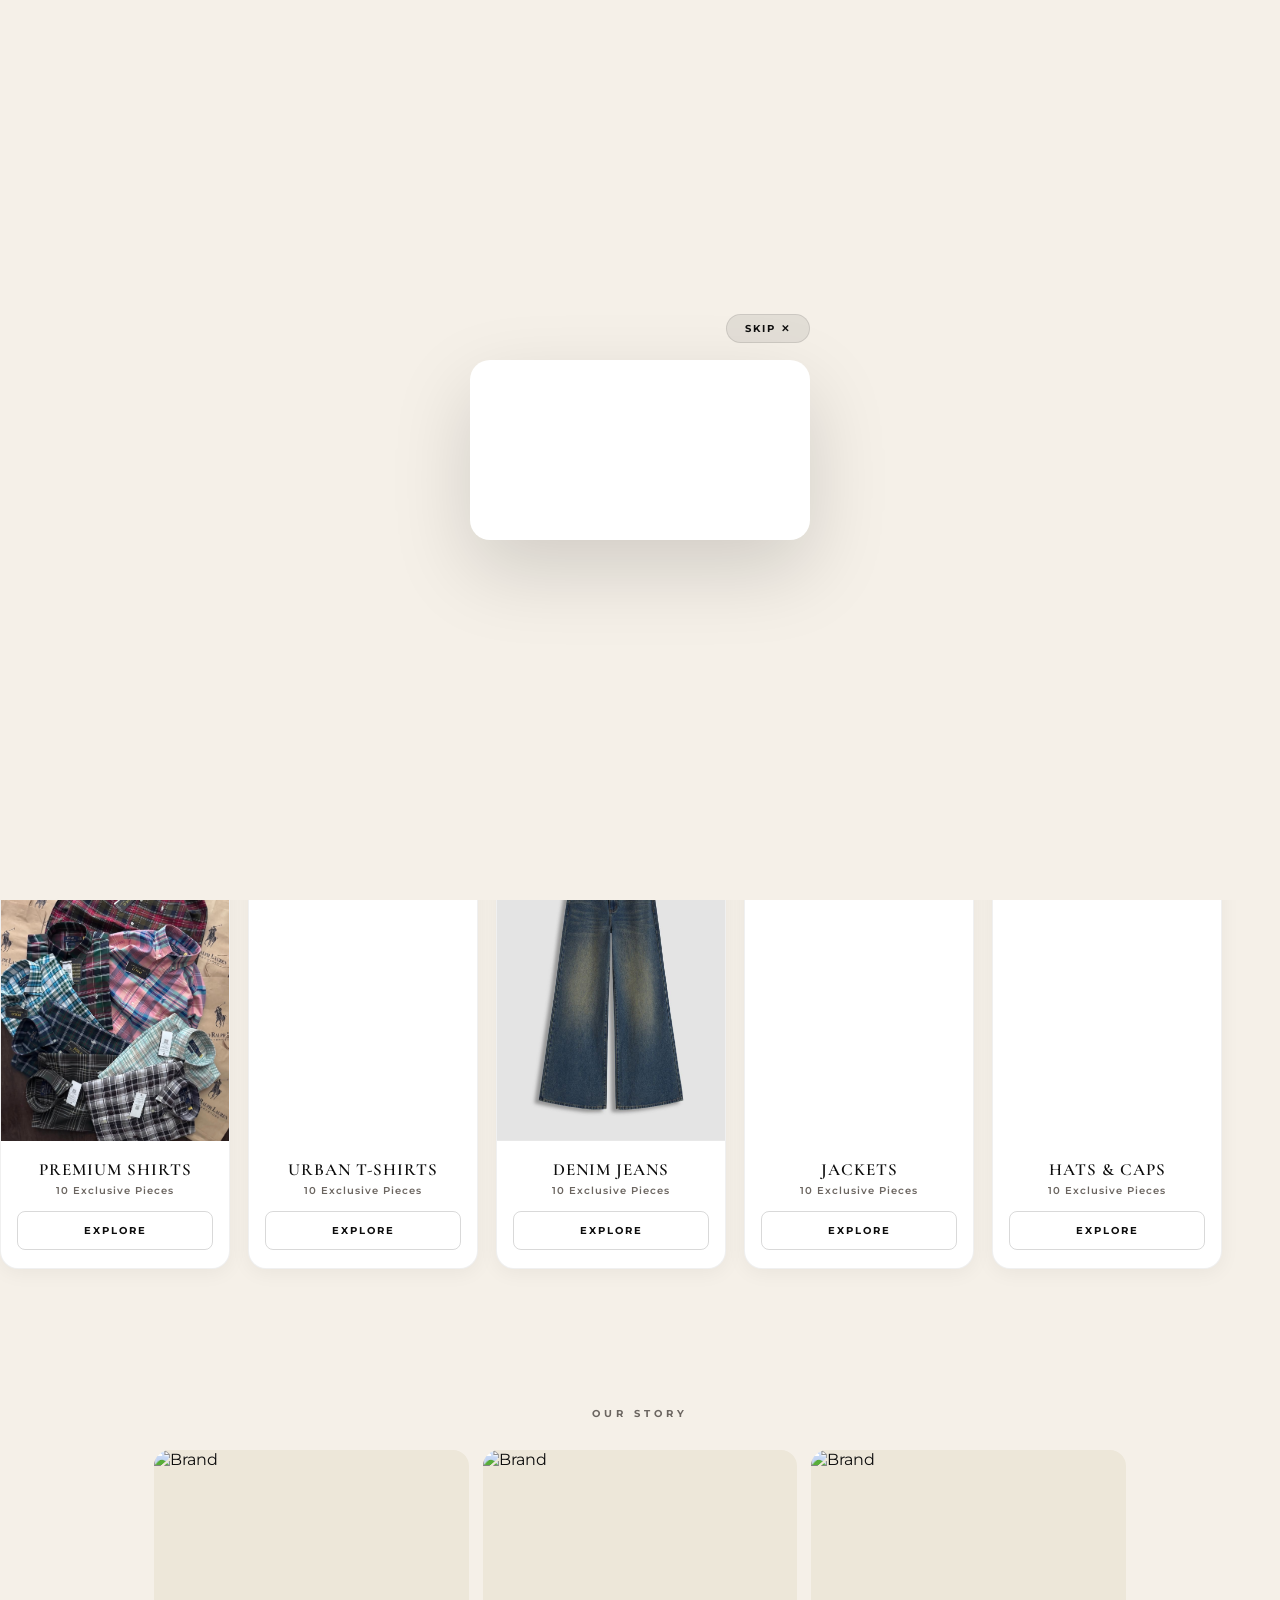
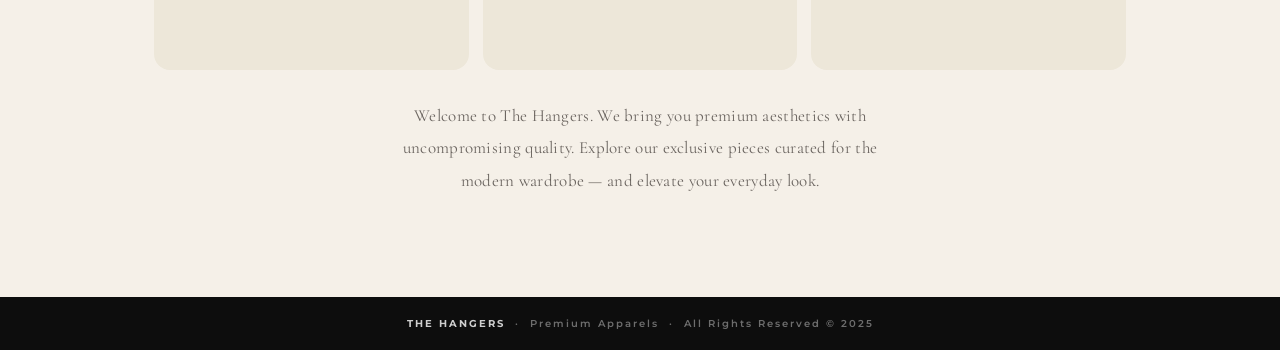
==== commit 9737045e: "Update print statement from 'Hello' to 'Goodbye'" ====
--- a/index.html
+++ b/index.html
@@ -4,39 +4,604 @@
     <meta charset="UTF-8">
     <meta name="viewport" content="width=device-width, initial-scale=1.0">
     <title>The Hangers | Premium Apparels</title>
-    <link rel="stylesheet" href="style.css">
+    <link rel="preconnect" href="https://fonts.googleapis.com">
+    <link rel="preconnect" href="https://fonts.gstatic.com" crossorigin>
+    <link href="https://fonts.googleapis.com/css2?family=Cormorant+Garamond:ital,wght@0,300;0,400;0,600;0,700;1,300;1,400&family=Montserrat:wght@300;400;600;700;800;900&display=swap" rel="stylesheet">
+    <style>
+        /* =============================================
+           THE HANGERS — PREMIUM UI OVERHAUL
+        ============================================= */
+        :root {
+            --bg:        #F5F0E8;
+            --bg-deep:   #EDE7D9;
+            --ink:       #0D0D0D;
+            --ink-muted: #6B6560;
+            --gold:      #B8943F;
+            --gold-lt:   #D4AF6A;
+            --white:     #FFFFFF;
+            --glass-bg:  rgba(245,240,232,0.82);
+            --glass-border: rgba(0,0,0,0.07);
+            --radius:    14px;
+            --sidebar-w: 360px;
+            --nav-h:     68px;
+            --transition: 0.4s cubic-bezier(0.25,0.46,0.45,0.94);
+        }
+
+        *, *::before, *::after { margin:0; padding:0; box-sizing:border-box; }
+
+        html { scroll-behavior: smooth; }
+
+        body {
+            background: var(--bg);
+            color: var(--ink);
+            font-family: 'Montserrat', sans-serif;
+            overflow-x: hidden;
+            min-height: 100vh;
+        }
+
+        /* ─── GRAIN TEXTURE OVERLAY ─── */
+        body::before {
+            content: '';
+            position: fixed; inset: 0;
+            background-image: url("data:image/svg+xml,%3Csvg viewBox='0 0 256 256' xmlns='http://www.w3.org/2000/svg'%3E%3Cfilter id='noise'%3E%3CfeTurbulence type='fractalNoise' baseFrequency='0.9' numOctaves='4' stitchTiles='stitch'/%3E%3C/filter%3E%3Crect width='100%25' height='100%25' filter='url(%23noise)' opacity='0.03'/%3E%3C/svg%3E");
+            pointer-events: none;
+            z-index: 9998;
+            opacity: 0.4;
+        }
+
+        /* ─── GLASSMORPHISM PANEL ─── */
+        .glass-panel {
+            background: var(--glass-bg);
+            backdrop-filter: blur(20px);
+            -webkit-backdrop-filter: blur(20px);
+            border: 1px solid var(--glass-border);
+            border-radius: var(--radius);
+            box-shadow: 0 8px 40px rgba(0,0,0,0.06);
+        }
+
+        /* =============================================
+           WELCOME OVERLAY
+        ============================================= */
+        .welcome-overlay {
+            position: fixed; inset: 0;
+            background: var(--bg);
+            z-index: 9999;
+            display: flex; justify-content: center; align-items: center;
+            transition: opacity 0.6s ease;
+        }
+        .welcome-content {
+            position: relative;
+            width: 88%; max-width: 340px;
+            background: var(--white);
+            padding: 10px;
+            border-radius: 20px;
+            box-shadow: 0 30px 80px rgba(0,0,0,0.15);
+        }
+        .welcome-content video {
+            width: 100%; border-radius: 14px; display: block;
+        }
+        .skip-btn {
+            position: absolute; top: -46px; right: 0;
+            background: rgba(13,13,13,0.08);
+            border: 1px solid rgba(13,13,13,0.1);
+            color: var(--ink);
+            font-family: 'Montserrat', sans-serif;
+            font-weight: 700; font-size: 10px;
+            letter-spacing: 2px;
+            padding: 7px 18px; border-radius: 30px;
+            cursor: pointer; transition: var(--transition);
+        }
+        .skip-btn:hover { background: var(--ink); color: var(--white); }
+
+        /* =============================================
+           NAVIGATION
+        ============================================= */
+        nav {
+            display: flex; justify-content: space-between; align-items: center;
+            padding: 0 5%; height: var(--nav-h);
+            position: fixed; width: 100%; top: 0; z-index: 2000;
+            border-radius: 0; border-bottom: 1px solid var(--glass-border);
+            background: var(--glass-bg);
+            backdrop-filter: blur(24px); -webkit-backdrop-filter: blur(24px);
+            transition: box-shadow 0.3s;
+        }
+        nav.scrolled { box-shadow: 0 4px 30px rgba(0,0,0,0.08); }
+        .nav-left, .nav-right {
+            display: flex; align-items: center; gap: 16px;
+        }
+        .nav-btn {
+            background: none; border: none;
+            color: var(--ink); font-size: 22px;
+            cursor: pointer; line-height: 1;
+            padding: 4px; transition: opacity 0.2s;
+        }
+        .nav-btn:hover { opacity: 0.5; }
+        .main-logo {
+            height: 28px; position: absolute; left: 50%; transform: translateX(-50%);
+            filter: drop-shadow(0 2px 4px rgba(0,0,0,0.08));
+        }
+        .nav-login-btn {
+            background: none; border: none;
+            font-family: 'Montserrat', sans-serif;
+            font-weight: 700; font-size: 11px;
+            letter-spacing: 1.5px; cursor: pointer;
+            color: var(--ink); text-transform: uppercase;
+            padding: 4px 0;
+            border-bottom: 1px solid transparent;
+            transition: border-color 0.2s;
+        }
+        .nav-login-btn:hover { border-bottom-color: var(--ink); }
+        .cart-toggle {
+            background: var(--ink);
+            color: var(--white);
+            padding: 10px 22px; border-radius: 30px;
+            border: none; font-family: 'Montserrat', sans-serif;
+            font-weight: 700; font-size: 11px; letter-spacing: 1.5px;
+            cursor: pointer; transition: var(--transition);
+        }
+        .cart-toggle:hover { background: #333; transform: translateY(-1px); }
+
+        /* =============================================
+           PAGE HEADER
+        ============================================= */
+        .page-header {
+            text-align: center;
+            padding: calc(var(--nav-h) + 60px) 20px 50px;
+            position: relative; overflow: hidden;
+        }
+        .page-header::before {
+            content: 'THE HANGERS';
+            position: absolute; left: 50%; top: 50%;
+            transform: translate(-50%, -50%);
+            font-family: 'Cormorant Garamond', serif;
+            font-size: clamp(80px, 20vw, 200px);
+            font-weight: 700; color: rgba(0,0,0,0.04);
+            white-space: nowrap; pointer-events: none;
+            letter-spacing: 8px;
+        }
+        .page-header h1 {
+            font-family: 'Cormorant Garamond', serif;
+            font-size: clamp(38px, 9vw, 80px);
+            font-weight: 300; letter-spacing: 10px;
+            text-transform: uppercase; color: var(--ink);
+            line-height: 1;
+            animation: fadeUp 1s ease both;
+        }
+        .page-header .tagline {
+            color: var(--gold);
+            font-size: 11px; letter-spacing: 5px;
+            margin-top: 14px; font-weight: 600;
+            text-transform: uppercase;
+            animation: fadeUp 1s 0.2s ease both;
+        }
+        .header-divider {
+            width: 60px; height: 1px;
+            background: linear-gradient(to right, transparent, var(--gold), transparent);
+            margin: 18px auto 0;
+            animation: fadeUp 1s 0.3s ease both;
+        }
+        @keyframes fadeUp {
+            from { opacity:0; transform: translateY(24px); }
+            to   { opacity:1; transform: translateY(0); }
+        }
+
+        /* =============================================
+           MARQUEE BANNER
+        ============================================= */
+        .sale-banner {
+            background: var(--ink);
+            color: var(--white);
+            padding: 13px 0;
+            overflow: hidden; white-space: nowrap;
+            display: flex; align-items: center;
+        }
+        .marquee {
+            display: inline-block;
+            animation: marquee-scroll 28s linear infinite;
+            font-size: 10px; font-weight: 700;
+            letter-spacing: 3px; text-transform: uppercase;
+        }
+        .marquee span.gold { color: var(--gold-lt); }
+        @keyframes marquee-scroll {
+            0%   { transform: translateX(0); }
+            100% { transform: translateX(-50%); }
+        }
+
+        /* =============================================
+           BRAND CIRCLES
+        ============================================= */
+        .brands-section { padding: 40px 5% 20px; }
+        .section-label {
+            font-size: 10px; font-weight: 700;
+            letter-spacing: 4px; color: var(--ink-muted);
+            text-transform: uppercase; text-align: center;
+            margin-bottom: 20px;
+        }
+        .brands-container {
+            display: flex; justify-content: center; align-items: center;
+            gap: 14px; overflow-x: auto; padding-bottom: 8px;
+            scrollbar-width: none;
+        }
+        .brands-container::-webkit-scrollbar { display: none; }
+        .brand-circle {
+            width: 68px; height: 68px; border-radius: 50%;
+            background: var(--white);
+            display: flex; justify-content: center; align-items: center;
+            box-shadow: 0 4px 16px rgba(0,0,0,0.07);
+            border: 1px solid rgba(0,0,0,0.06);
+            transition: var(--transition); flex-shrink: 0;
+            padding: 14px; cursor: pointer; text-decoration: none;
+        }
+        .brand-circle:hover {
+            transform: translateY(-6px) scale(1.05);
+            box-shadow: 0 12px 30px rgba(0,0,0,0.14);
+            border-color: var(--gold);
+        }
+        .brand-circle img { width:100%; height:100%; object-fit:contain; }
+
+        /* =============================================
+           PROMO BANNERS
+        ============================================= */
+        .promo-section { padding: 30px 5% 10px; }
+        .promo-slider {
+            display: flex; gap: 14px;
+            overflow-x: auto; scroll-snap-type: x mandatory;
+            scrollbar-width: none; padding-bottom: 4px;
+        }
+        .promo-slider::-webkit-scrollbar { display: none; }
+        .promo-banner {
+            flex: 0 0 280px; height: 120px;
+            border-radius: 16px; overflow: hidden;
+            scroll-snap-align: start; cursor: pointer;
+            position: relative; border: none;
+        }
+        .promo-banner img, .promo-banner video {
+            width:100%; height:100%; object-fit:cover;
+            transition: transform 0.5s ease;
+        }
+        .promo-banner:hover img, .promo-banner:hover video { transform: scale(1.05); }
+        .promo-banner::after {
+            content:''; position:absolute; inset:0;
+            background: linear-gradient(135deg, rgba(0,0,0,0.22) 0%, transparent 60%);
+            pointer-events: none;
+        }
+
+        /* =============================================
+           CATEGORY SECTION
+        ============================================= */
+        .category-section { padding: 50px 0 50px; }
+        .section-header { text-align: center; padding: 0 5%; margin-bottom: 28px; }
+        .section-header h2 {
+            font-family: 'Cormorant Garamond', serif;
+            font-size: clamp(26px, 5vw, 42px);
+            font-weight: 400; letter-spacing: 6px;
+            text-transform: uppercase; color: var(--ink);
+        }
+        .section-header p {
+            font-size: 11px; color: var(--ink-muted);
+            font-weight: 600; letter-spacing: 2px;
+            margin-top: 8px;
+        }
+        .horizontal-slider {
+            display: flex; gap: 18px;
+            overflow-x: auto; padding: 8px 5% 28px;
+            scroll-snap-type: x mandatory; scrollbar-width: none;
+        }
+        .horizontal-slider::-webkit-scrollbar { display: none; }
+
+        .glass-card {
+            flex: 0 0 230px; scroll-snap-align: start;
+            overflow: hidden; display: flex; flex-direction: column;
+            transition: var(--transition); cursor: pointer;
+            border-radius: 18px;
+            background: var(--white);
+            border: 1px solid rgba(0,0,0,0.06);
+            box-shadow: 0 4px 20px rgba(0,0,0,0.05);
+        }
+        .glass-card:hover {
+            transform: translateY(-10px);
+            box-shadow: 0 24px 50px rgba(0,0,0,0.13);
+        }
+        .card-img-wrapper {
+            width:100%; aspect-ratio:3/4;
+            overflow: hidden; position: relative;
+        }
+        .card-img-wrapper img {
+            width:100%; height:100%; object-fit:cover;
+            transition: transform 0.7s ease;
+        }
+        .glass-card:hover .card-img-wrapper img { transform: scale(1.07); }
+        .card-info { padding: 18px 16px; text-align: center; display: flex; flex-direction: column; flex-grow: 1; }
+        .product-title {
+            font-family: 'Cormorant Garamond', serif;
+            font-size: 17px; font-weight: 600;
+            text-transform: uppercase; letter-spacing: 1px;
+            margin-bottom: 4px; color: var(--ink);
+        }
+        .card-info p { color: var(--ink-muted); font-size: 10px; margin-bottom: 14px; font-weight: 600; letter-spacing: 1px; }
+        .btn-primary {
+            width:100%; padding: 12px;
+            background: transparent; color: var(--ink);
+            border: 1px solid rgba(0,0,0,0.15);
+            border-radius: 8px; font-family: 'Montserrat', sans-serif;
+            font-weight: 700; font-size: 10px; letter-spacing: 2px;
+            cursor: pointer; transition: var(--transition);
+            text-transform: uppercase;
+        }
+        .btn-primary:hover { background: var(--ink); color: var(--white); border-color: var(--ink); }
+
+        /* =============================================
+           ABOUT SECTION
+        ============================================= */
+        .about-section {
+            padding: 60px 5%;
+            max-width: 1100px; margin: 0 auto;
+        }
+        .about-section > .section-label { margin-bottom: 30px; }
+        .about-grid {
+            display: grid;
+            grid-template-columns: repeat(3, 1fr);
+            gap: 14px; margin-bottom: 30px;
+        }
+        @media (max-width: 640px) {
+            .about-grid { grid-template-columns: 1fr 1fr; }
+            .about-grid .about-media:last-of-type { grid-column: 1 / -1; }
+        }
+        .about-media {
+            height: 220px; border-radius: 16px; overflow: hidden;
+            background: var(--bg-deep);
+        }
+        .about-media img, .about-media video {
+            width:100%; height:100%; object-fit:cover;
+            transition: transform 0.6s ease;
+        }
+        .about-media:hover img, .about-media:hover video { transform: scale(1.05); }
+        .about-text {
+            text-align: center; color: var(--ink-muted);
+            line-height: 1.9; font-size: 13px; font-weight: 400;
+            max-width: 480px; margin: 0 auto;
+            font-family: 'Cormorant Garamond', serif;
+            font-size: 17px; letter-spacing: 0.3px;
+        }
+
+        /* =============================================
+           SIDEBARS
+        ============================================= */
+        .sidebar-overlay {
+            display: none; position: fixed; inset:0;
+            background: rgba(0,0,0,0.3);
+            backdrop-filter: blur(4px); -webkit-backdrop-filter: blur(4px);
+            z-index: 3000;
+        }
+        .sidebar-overlay.visible { display: block; }
+
+        .sidebar {
+            height: 100%; width: var(--sidebar-w); max-width: 88vw;
+            position: fixed; top: 0;
+            z-index: 4000; padding: 32px 24px;
+            display: flex; flex-direction: column;
+            transition: transform 0.5s cubic-bezier(0.77,0,0.175,1);
+            background: var(--white);
+            border: none;
+            box-shadow: none;
+        }
+        #left-sidebar  { left: 0; transform: translateX(-110%); border-right: 1px solid rgba(0,0,0,0.07); }
+        #left-sidebar.open  { transform: translateX(0); box-shadow: 10px 0 50px rgba(0,0,0,0.1); }
+        #cart-sidebar  { right: 0; transform: translateX(110%); border-left: 1px solid rgba(0,0,0,0.07); }
+        #cart-sidebar.open  { transform: translateX(0); box-shadow: -10px 0 50px rgba(0,0,0,0.1); }
+
+        .sidebar-header {
+            display: flex; justify-content: space-between; align-items: center;
+            padding-bottom: 18px; margin-bottom: 18px;
+            border-bottom: 1px solid rgba(0,0,0,0.07);
+        }
+        .sidebar-header h2 {
+            font-family: 'Cormorant Garamond', serif;
+            font-size: 22px; font-weight: 400; letter-spacing: 4px;
+            text-transform: uppercase;
+        }
+        .close-btn {
+            background: none; border: none;
+            font-size: 26px; cursor: pointer; color: var(--ink);
+            line-height: 1; opacity: 0.6; transition: opacity 0.2s;
+        }
+        .close-btn:hover { opacity: 1; }
+        .sidebar-links { list-style: none; display: flex; flex-direction: column; gap: 0; padding-top: 8px; }
+        .sidebar-links li { border-bottom: 1px solid rgba(0,0,0,0.05); }
+        .sidebar-links a {
+            color: var(--ink); text-decoration: none;
+            font-weight: 700; font-size: 13px; letter-spacing: 3px;
+            text-transform: uppercase;
+            display: block; padding: 16px 4px;
+            transition: padding-left 0.3s, color 0.3s;
+        }
+        .sidebar-links a:hover { padding-left: 12px; color: var(--gold); }
+
+        /* ─── CART SIDEBAR ─── */
+        #cart-items { list-style: none; flex-grow: 1; overflow-y: auto; padding-right: 4px; }
+        #cart-items::-webkit-scrollbar { width: 3px; }
+        #cart-items::-webkit-scrollbar-thumb { background: rgba(0,0,0,0.15); border-radius: 3px; }
+        .cart-item {
+            display: flex; justify-content: space-between; align-items: center;
+            padding: 14px 12px; margin-bottom: 10px;
+            background: var(--bg); border-radius: 12px;
+            border: 1px solid rgba(0,0,0,0.05);
+            animation: fadeIn 0.3s ease;
+        }
+        @keyframes fadeIn { from { opacity:0; transform: translateY(8px); } to { opacity:1; transform: translateY(0); } }
+        .cart-footer { border-top: 1px solid rgba(0,0,0,0.08); padding-top: 18px; }
+        .cart-total-display {
+            display: flex; justify-content: space-between; align-items: center;
+            margin-bottom: 14px;
+            font-family: 'Cormorant Garamond', serif;
+            font-size: 20px; font-weight: 600; letter-spacing: 1px;
+        }
+        .delivery-badge {
+            text-align: center; margin: 0 0 16px; padding: 12px;
+            background: var(--bg); border-radius: 10px;
+            border: 1px dashed rgba(0,0,0,0.1);
+        }
+        .delivery-badge img { width: 50px; display: block; margin: 0 auto 5px; }
+        .delivery-badge p { font-size: 9px; font-weight: 700; color: var(--ink); letter-spacing: 2px; text-transform: uppercase; }
+
+        /* =============================================
+           BUTTONS
+        ============================================= */
+        .checkout-btn {
+            width:100%; padding: 16px;
+            background: var(--ink); color: var(--white);
+            border: none; border-radius: 10px;
+            font-family: 'Montserrat', sans-serif;
+            font-weight: 800; font-size: 12px; letter-spacing: 2px;
+            cursor: pointer; display: flex; justify-content: center; align-items: center; gap: 10px;
+            transition: var(--transition); text-transform: uppercase;
+        }
+        .checkout-btn:hover { background: #2a2a2a; transform: translateY(-2px); box-shadow: 0 8px 20px rgba(0,0,0,0.2); }
+        .pay-logo { height: 14px; object-fit: contain; filter: invert(1); }
+        .danger-btn {
+            width:100%; padding: 14px; background: transparent;
+            color: #c0392b; border: 1px solid #c0392b; border-radius: 10px;
+            font-family: 'Montserrat', sans-serif;
+            font-weight: 700; font-size: 11px; letter-spacing: 2px;
+            cursor: pointer; margin-top: 12px; transition: var(--transition);
+        }
+        .danger-btn:hover { background: #c0392b; color: #fff; }
+
+        /* =============================================
+           MODALS
+        ============================================= */
+        .modal {
+            display: none; position: fixed; inset: 0;
+            background: rgba(245,240,232,0.6);
+            backdrop-filter: blur(12px); -webkit-backdrop-filter: blur(12px);
+            z-index: 5000; align-items: center; justify-content: center;
+            padding: 20px;
+        }
+        .modal-content {
+            position: relative; width:100%; max-width: 400px;
+            padding: 36px 32px; max-height: 92vh; overflow-y: auto;
+            scrollbar-width: none; background: var(--white);
+            border-radius: 20px; border: 1px solid rgba(0,0,0,0.07);
+            box-shadow: 0 30px 80px rgba(0,0,0,0.15);
+        }
+        .modal-content::-webkit-scrollbar { display: none; }
+        .modal-close {
+            position: absolute; top: 18px; right: 22px;
+            background: rgba(0,0,0,0.05); border: none;
+            width: 32px; height: 32px; border-radius: 50%;
+            font-size: 18px; cursor: pointer; color: var(--ink);
+            display: flex; align-items: center; justify-content: center;
+            transition: background 0.2s;
+        }
+        .modal-close:hover { background: rgba(0,0,0,0.12); }
+        .modal-title {
+            font-family: 'Cormorant Garamond', serif;
+            font-size: 28px; font-weight: 400; text-align: center;
+            margin-bottom: 4px; letter-spacing: 3px; text-transform: uppercase;
+        }
+        .modal-subtitle { text-align: center; color: var(--ink-muted); font-size: 11px; margin-bottom: 26px; font-weight: 500; letter-spacing: 0.5px; }
+        .modal-divider { width: 40px; height: 1px; background: var(--gold); margin: 10px auto 22px; }
+
+        /* MODAL INPUTS */
+        .modal-content input,
+        .modal-content textarea {
+            width:100%; padding: 14px 16px; margin-bottom: 12px;
+            background: var(--bg); border: 1px solid rgba(0,0,0,0.1);
+            color: var(--ink); border-radius: 10px;
+            font-family: 'Montserrat', sans-serif;
+            font-size: 13px; font-weight: 500;
+            transition: border-color 0.3s, background 0.3s;
+            box-sizing: border-box;
+        }
+        .modal-content input:focus, .modal-content textarea:focus {
+            outline: none; border-color: var(--ink); background: var(--white);
+        }
+        .input-group {
+            display: flex; align-items: center;
+            background: var(--bg); border: 1px solid rgba(0,0,0,0.1);
+            border-radius: 10px; margin-bottom: 14px; overflow: hidden;
+        }
+        .input-group span {
+            padding: 0 14px; font-weight: 700; font-size: 13px;
+            color: var(--ink-muted); border-right: 1px solid rgba(0,0,0,0.08);
+            white-space: nowrap;
+        }
+        .input-group input { background: transparent; border: none; margin-bottom: 0; }
+        .input-group input:focus { background: transparent; border: none; }
+        .locked-input { background: rgba(0,0,0,0.03) !important; color: #999 !important; cursor: not-allowed; }
+        .otp-box { text-align: center; letter-spacing: 10px; font-size: 24px !important; font-weight: 800 !important; }
+        .text-btn { width:100%; background: none; border: none; color: var(--ink-muted); font-size: 11px; margin-top: 12px; cursor: pointer; letter-spacing: 1px; font-family: 'Montserrat', sans-serif; font-weight: 600; }
+        .text-btn:hover { color: var(--ink); }
+        .success-message { display: none; color: #15803d; text-align: center; margin-top: 20px; font-weight: 700; font-size: 14px; }
+        .success-message span { display: block; color: var(--ink-muted); font-weight: 400; font-size: 12px; margin-top: 4px; }
+        .profile-form { display: flex; flex-direction: column; gap: 0; }
+        .profile-row { display: flex; gap: 10px; }
+        .profile-row input { width: 50%; }
+
+        /* =============================================
+           FOOTER STRIP
+        ============================================= */
+        .footer-strip {
+            background: var(--ink); color: rgba(255,255,255,0.4);
+            text-align: center; padding: 20px 5%;
+            font-size: 10px; letter-spacing: 2px; font-weight: 600;
+            margin-top: 40px;
+        }
+        .footer-strip strong { color: rgba(255,255,255,0.8); }
+
+        /* =============================================
+           RESPONSIVE
+        ============================================= */
+        @media (max-width: 480px) {
+            .page-header h1 { font-size: 32px; letter-spacing: 6px; }
+            .promo-banner { flex: 0 0 240px; }
+            .glass-card { flex: 0 0 195px; }
+        }
+    </style>
 </head>
 <body>
 
+<!-- WELCOME OVERLAY -->
 <div id="welcome-overlay" class="welcome-overlay">
     <div class="welcome-content">
-        <button onclick="closeWelcome()" class="skip-btn">SKIP</button>
-        <video id="intro-video" src="Welcome.mp4" autoplay muted playsinline></video> 
+        <button onclick="closeWelcome()" class="skip-btn">SKIP ✕</button>
+        <video id="intro-video" src="Welcome.mp4" autoplay muted playsinline></video>
     </div>
 </div>
 
-<nav class="glass-panel">
-    <button class="nav-btn" onclick="toggleSidebar()">☰</button>
+<!-- SIDEBAR OVERLAY -->
+<div id="sidebar-overlay" class="sidebar-overlay" onclick="closeAllSidebars()"></div>
+
+<!-- NAVIGATION -->
+<nav class="glass-panel" id="main-nav">
+    <div class="nav-left">
+        <button class="nav-btn" onclick="toggleSidebar()" aria-label="Menu">&#9776;</button>
+    </div>
     <img src="IMG_4814.png" alt="The Hangers" class="main-logo">
-    <div style="display: flex; gap: 15px; align-items: center;">
+    <div class="nav-right">
         <button onclick="openLoginModal()" id="user-login-btn" class="nav-login-btn">LOGIN</button>
-        <button class="cart-toggle" onclick="toggleCart()">BAG (<span class="cart-count-display">0</span>)</button>
+        <button class="cart-toggle" onclick="toggleCart()">BAG&nbsp;(<span class="cart-count-display">0</span>)</button>
     </div>
 </nav>
 
+<!-- HERO HEADER -->
 <header class="page-header">
     <h1>THE HANGERS</h1>
-    <p>ELEVATE YOUR AESTHETIC</p>
+    <p class="tagline">Elevate Your Aesthetic</p>
+    <div class="header-divider"></div>
 </header>
 
+<!-- MARQUEE -->
 <div class="sale-banner">
     <div class="marquee">
-        <span>• GAGANAULAKH • THE HANGERS & HAPPY SHOPPING • UP TO 50% OFF • NEW ARRIVALS: LIMITED DEALS • SHOP NOW • END OF SEASON SALE • EID MUBARAK & HAPPY SHOPPING • UP TO 50% OFF • NEW ARRIVALS: LIMITED DEALS • SHOP NOW • END OF SEASON SALE •</span>
+        <span>✦ GAGANAULAKH ✦ THE HANGERS &amp; HAPPY SHOPPING ✦ UP TO 50% OFF ✦ NEW ARRIVALS: LIMITED DEALS ✦ SHOP NOW ✦ END OF SEASON SALE ✦ EID MUBARAK ✦ HAPPY SHOPPING ✦ UP TO 50% OFF ✦ NEW ARRIVALS ✦ LIMITED DEALS ✦ SHOP NOW ✦ END OF SEASON SALE ✦&nbsp;&nbsp;</span>
+        <span>✦ GAGANAULAKH ✦ THE HANGERS &amp; HAPPY SHOPPING ✦ UP TO 50% OFF ✦ NEW ARRIVALS: LIMITED DEALS ✦ SHOP NOW ✦ END OF SEASON SALE ✦ EID MUBARAK ✦ HAPPY SHOPPING ✦ UP TO 50% OFF ✦ NEW ARRIVALS ✦ LIMITED DEALS ✦ SHOP NOW ✦ END OF SEASON SALE ✦&nbsp;&nbsp;</span>
     </div>
 </div>
 
+<!-- BRANDS -->
 <div class="brands-section">
-    <h3 class="section-subtitle">Featured Brands</h3>
+    <p class="section-label">Featured Brands</p>
     <div class="brands-container">
         <a href="https://www.zara.com" target="_blank" class="brand-circle"><img src="https://upload.wikimedia.org/wikipedia/commons/f/fd/Zara_Logo.svg" alt="Zara"></a>
         <a href="https://www.hm.com" target="_blank" class="brand-circle"><img src="https://upload.wikimedia.org/wikipedia/commons/5/53/H%26M-Logo.svg" alt="H&M"></a>
@@ -46,138 +611,441 @@
     </div>
 </div>
 
+<!-- PROMO BANNERS -->
 <div class="promo-section">
     <div class="promo-slider">
-        <div class="promo-banner glass-panel">
-            <img src="IMG_4806.jpeg" alt="Sale Image">
-        </div>
-        <div class="promo-banner glass-panel">
+        <div class="promo-banner">
+            <img src="IMG_4806.jpeg" alt="Sale">
+        </div>
+        <div class="promo-banner">
             <video src="14520076_1920_1080_24fps.mp4" autoplay loop muted playsinline></video>
         </div>
-        <div class="promo-banner glass-panel">
-            <img src="IMG_4893.jpeg" alt="Sale GIF">
+        <div class="promo-banner">
+            <img src="IMG_4893.jpeg" alt="New Arrivals">
         </div>
     </div>
 </div>
+
+<!-- SHOP BY CATEGORY -->
 <section class="category-section">
     <div class="section-header">
-        <h2>SHOP BY CATEGORY</h2>
+        <h2>Shop by Category</h2>
         <p>Swipe to explore collections →</p>
     </div>
-    
     <div class="horizontal-slider">
-        <div class="glass-card glass-panel" onclick="window.location.href='shirts.html'">
+        <div class="glass-card" onclick="window.location.href='shirts.html'">
             <div class="card-img-wrapper"><img src="IMG_4833.jpeg" alt="Shirts"></div>
-            <div class="card-info"><h3 class="product-title">Premium Shirts</h3><p>10 Exclusive Pieces</p><button class="btn-primary">EXPLORE</button></div>
-        </div>
-        <div class="glass-card glass-panel" onclick="window.location.href='tshirts.html'">
+            <div class="card-info"><h3 class="product-title">Premium Shirts</h3><p>10 Exclusive Pieces</p><button class="btn-primary">Explore</button></div>
+        </div>
+        <div class="glass-card" onclick="window.location.href='tshirts.html'">
             <div class="card-img-wrapper"><img src="IMG_4846.png" alt="T-Shirts"></div>
-            <div class="card-info"><h3 class="product-title">Urban T-Shirts</h3><p>10 Exclusive Pieces</p><button class="btn-primary">EXPLORE</button></div>
-        </div>
-        <div class="glass-card glass-panel" onclick="window.location.href='jeans.html'">
+            <div class="card-info"><h3 class="product-title">Urban T-Shirts</h3><p>10 Exclusive Pieces</p><button class="btn-primary">Explore</button></div>
+        </div>
+        <div class="glass-card" onclick="window.location.href='jeans.html'">
             <div class="card-img-wrapper"><img src="IMG_4895.jpeg" alt="Jeans"></div>
-            <div class="card-info"><h3 class="product-title">Denim Jeans</h3><p>10 Exclusive Pieces</p><button class="btn-primary">EXPLORE</button></div>
-        </div>
-        <div class="glass-card glass-panel" onclick="window.location.href='jackets.html'">
+            <div class="card-info"><h3 class="product-title">Denim Jeans</h3><p>10 Exclusive Pieces</p><button class="btn-primary">Explore</button></div>
+        </div>
+        <div class="glass-card" onclick="window.location.href='jackets.html'">
             <div class="card-img-wrapper"><img src="IMG_4848.png" alt="Jackets"></div>
-            <div class="card-info"><h3 class="product-title"> Jakets </h3><p>10 Exclusive Pieces</p><button class="btn-primary">EXPLORE</button></div>
-        </div>
-        <div class="glass-card glass-panel" onclick="window.location.href='hats.html'">
+            <div class="card-info"><h3 class="product-title">Jackets</h3><p>10 Exclusive Pieces</p><button class="btn-primary">Explore</button></div>
+        </div>
+        <div class="glass-card" onclick="window.location.href='hats.html'">
             <div class="card-img-wrapper"><img src="IMG_4847.png" alt="Hats"></div>
-            <div class="card-info"><h3 class="product-title">Hats & Caps</h3><p>10 Exclusive Pieces</p><button class="btn-primary">EXPLORE</button></div>
+            <div class="card-info"><h3 class="product-title">Hats &amp; Caps</h3><p>10 Exclusive Pieces</p><button class="btn-primary">Explore</button></div>
         </div>
     </div>
 </section>
+
+<!-- OUR STORY -->
 <section class="about-section">
-    <h2 class="section-subtitle" style="font-size: 20px; text-align: center;">OUR STORY</h2>
+    <p class="section-label">Our Story</p>
     <div class="about-grid">
-        <div class="about-media glass-panel"><img src="https://image2url.com/r2/default/images/1775130629727-1d9df747-f17b-4f95-8314-c85b61a41327.jpeg" alt="Brand Image"></div>
-        <div class="about-media glass-panel"><img src="https://image2url.com/r2/default/images/1775130873351-e3cd934a-ef36-4167-902a-af6de7cb4881.jpeg" alt="Brand GIF"></div>
-           <div class="about-media glass-panel"><img src="https://image2url.com/r2/default/images/1775130987387-c06aaa56-8fa9-40a8-a162-6d70a319c362.jpeg" alt="Brand GIF"> </div>
+        <div class="about-media"><img src="https://image2url.com/r2/default/images/1775130629727-1d9df747-f17b-4f95-8314-c85b61a41327.jpeg" alt="Brand"></div>
+        <div class="about-media"><img src="https://image2url.com/r2/default/images/1775130873351-e3cd934a-ef36-4167-902a-af6de7cb4881.jpeg" alt="Brand"></div>
+        <div class="about-media"><img src="https://image2url.com/r2/default/images/1775130987387-c06aaa56-8fa9-40a8-a162-6d70a319c362.jpeg" alt="Brand"></div>
+    </div>
     <p class="about-text">
-        Welcome to The Hangers. We bring you premium aesthetics with uncompromising quality. Explore our exclusive pieces curated for the modern wardrobe. Elevate your everyday look.
+        Welcome to The Hangers. We bring you premium aesthetics with uncompromising quality. Explore our exclusive pieces curated for the modern wardrobe — and elevate your everyday look.
     </p>
 </section>
-<div id="left-sidebar" class="sidebar glass-panel">
-    <div class="sidebar-header"><h2>MENU</h2><button class="close-btn" onclick="toggleSidebar()"></button></div>
+
+<!-- FOOTER -->
+<div class="footer-strip">
+    <strong>THE HANGERS</strong> &nbsp;·&nbsp; Premium Apparels &nbsp;·&nbsp; All Rights Reserved © 2025
+</div>
+
+<!-- LEFT SIDEBAR (MENU) -->
+<div id="left-sidebar" class="sidebar">
+    <div class="sidebar-header">
+        <h2>Menu</h2>
+        <button class="close-btn" onclick="toggleSidebar()">×</button>
+    </div>
     <ul class="sidebar-links">
-        <li><a href="index.html">HOME</a></li>
-        <li><a href="shirts.html">SHIRTS</a></li>
-        <li><a href="jeans.html">JEANS</a></li>
+        <li><a href="index.html">Home</a></li>
+        <li><a href="shirts.html">Shirts</a></li>
+        <li><a href="tshirts.html">T-Shirts</a></li>
+        <li><a href="jeans.html">Jeans</a></li>
         <li><a href="jackets.html">Jackets</a></li>
         <li><a href="hats.html">Hats</a></li>
-    </ul> 
+    </ul>
 </div>
-<div id="cart-sidebar" class="sidebar glass-panel">
-    <div class="sidebar-header"><h2>YOUR BAG</h2><button class="close-btn" onclick="toggleCart()">×</button></div>
+
+<!-- CART SIDEBAR -->
+<div id="cart-sidebar" class="sidebar">
+    <div class="sidebar-header">
+        <h2>Your Bag</h2>
+        <button class="close-btn" onclick="toggleCart()">×</button>
+    </div>
     <ul id="cart-items"></ul>
     <div class="cart-footer">
-        <h3 class="cart-total-display">TOTAL: <span>₹<span id="cart-total">0</span></span></h3>
+        <div class="cart-total-display">
+            <span>Total</span>
+            <span>₹<span id="cart-total">0</span></span>
+        </div>
         <div class="delivery-badge">
             <img src="Speed Delivery.gif" alt="Fast Delivery">
             <p>Express Delivery</p>
         </div>
-        <button class="checkout-btn" onclick="openCheckout()">PROCEED TO PAYMENT<img src="https://upload.wikimedia.org/wikipedia/commons/f/f2/Google_Pay_Logo.svg" class="pay-logo"><span style="color:#ddd; font-weight:normal;">|</span><img src="https://upload.wikimedia.org/wikipedia/commons/2/24/Paytm_Logo_%28standalone%29.svg" class="pay-logo"></button>
+        <button class="checkout-btn" onclick="openCheckout()">
+            Proceed to Payment
+            <img src="https://upload.wikimedia.org/wikipedia/commons/f/f2/Google_Pay_Logo.svg" class="pay-logo">
+            <span style="color:rgba(255,255,255,0.3); font-weight:300;">|</span>
+            <img src="https://upload.wikimedia.org/wikipedia/commons/2/24/Paytm_Logo_%28standalone%29.svg" class="pay-logo">
+        </button>
     </div>
 </div>
 
+<!-- CHECKOUT MODAL -->
 <div id="checkout-modal" class="modal">
-    <div class="modal-content glass-panel">
+    <div class="modal-content">
         <button class="modal-close" onclick="closeCheckout()">×</button>
-        <h2 class="modal-title">SECURE CHECKOUT</h2>
+        <h2 class="modal-title">Checkout</h2>
+        <div class="modal-divider"></div>
         <form id="checkout-form" action="https://formspree.io/f/mvzvqaop" method="POST">
             <input type="text" name="name" placeholder="Full Name" required>
             <input type="email" name="email" placeholder="Email Address" required>
             <input type="tel" name="phone" placeholder="Mobile Number" required>
             <textarea name="address" placeholder="Full Delivery Address" rows="3" required></textarea>
             <input type="hidden" name="order_details" id="form-details">
-            <button type="submit" id="submit-btn" class="checkout-btn" style="margin-top:10px;">CONFIRM & PAY</button>
+            <button type="submit" id="submit-btn" class="checkout-btn" style="margin-top:6px;">Confirm &amp; Pay</button>
         </form>
-        <div id="form-success-message" class="success-message">Order details sent! <br><span>Please check your UPI app.</span></div>
+        <div id="form-success-message" class="success-message">
+            Order sent! <span>Please complete payment on your UPI app.</span>
+        </div>
     </div>
 </div>
 
+<!-- LOGIN MODAL -->
 <div id="login-modal" class="modal">
-    <div class="modal-content glass-panel">
+    <div class="modal-content">
         <button class="modal-close" onclick="closeLoginModal()">×</button>
-        <h2 class="modal-title">WELCOME BACK</h2>
+        <h2 class="modal-title">Welcome Back</h2>
+        <div class="modal-divider"></div>
         <p class="modal-subtitle">Sign in to track your orders and checkout faster.</p>
         <div id="phone-step">
             <div class="input-group">
                 <span>+91</span>
                 <input type="tel" id="mobile-number" placeholder="Enter Mobile Number" maxlength="10">
             </div>
-            <button class="checkout-btn" onclick="sendOTP()">SEND OTP</button>
-        </div>
-        <div id="otp-step" style="display: none;">
-            <p class="modal-subtitle">OTP sent to <span id="display-number" style="font-weight: bold;"></span></p>
-            <input type="text" id="otp-input" class="otp-box" placeholder="Enter 4-digit OTP" maxlength="4">
-            <button class="checkout-btn" onclick="verifyOTP()">VERIFY & LOGIN</button>
-            <button class="text-btn" onclick="resetLogin()">Change Number</button>
+            <button class="checkout-btn" onclick="sendOTP()">Send OTP</button>
+        </div>
+        <div id="otp-step" style="display:none;">
+            <p class="modal-subtitle">OTP sent to <strong id="display-number"></strong></p>
+            <input type="text" id="otp-input" class="otp-box" placeholder="— — — —" maxlength="4">
+            <button class="checkout-btn" onclick="verifyOTP()">Verify &amp; Login</button>
+            <button class="text-btn" onclick="resetLogin()">← Change Number</button>
         </div>
     </div>
 </div>
 
+<!-- ACCOUNT MODAL -->
 <div id="account-modal" class="modal">
-    <div class="modal-content glass-panel">
+    <div class="modal-content">
         <button class="modal-close" onclick="closeAccountModal()">×</button>
-        <h2 class="modal-title">MY PROFILE</h2>
+        <h2 class="modal-title">My Profile</h2>
+        <div class="modal-divider"></div>
         <p class="modal-subtitle">Save your details for a faster checkout.</p>
         <div class="profile-form">
             <input type="text" id="profile-name" placeholder="Full Name">
             <input type="email" id="profile-email" placeholder="Email Address">
             <input type="tel" id="profile-phone" placeholder="Phone Number" readonly class="locked-input">
             <input type="text" id="profile-address" placeholder="Street Address / Area">
-            <div style="display: flex; gap: 10px;">
-                <input type="text" id="profile-city" placeholder="City" style="width: 50%;">
-                <input type="text" id="profile-country" placeholder="Country" value="India" style="width: 50%;">
+            <div class="profile-row">
+                <input type="text" id="profile-city" placeholder="City">
+                <input type="text" id="profile-country" placeholder="Country" value="India">
             </div>
         </div>
-        <button class="checkout-btn" onclick="saveUserProfile()" style="margin-top:20px;">SAVE DETAILS</button>
-        <button class="danger-btn" onclick="logoutUser()">LOGOUT</button>
+        <button class="checkout-btn" onclick="saveUserProfile()" style="margin-top:20px;">Save Details</button>
+        <button class="danger-btn" onclick="logoutUser()">Logout</button>
     </div>
 </div>
 
-<script src="script.js"></script>
+<script>
+// ==========================================
+// THE HANGERS - PREMIUM E-COMMERCE ENGINE
+// ==========================================
+
+let bag = JSON.parse(localStorage.getItem('the_hangers_premium_bag')) || [];
+
+function updateSystemUI() {
+    document.querySelectorAll('.cart-count-display').forEach(bubble => {
+        bubble.textContent = bag.length;
+        bubble.style.transform = "scale(1.3)";
+        setTimeout(() => bubble.style.transform = "scale(1)", 200);
+    });
+
+    const cartList = document.getElementById('cart-items');
+    if (cartList) {
+        cartList.innerHTML = '';
+        if (bag.length === 0) {
+            cartList.innerHTML = '<p style="text-align:center;color:#aaa;margin-top:50px;font-size:12px;font-weight:600;letter-spacing:1px;">Your bag is empty.</p>';
+        } else {
+            bag.forEach((item, index) => {
+                const li = document.createElement('li');
+                li.className = 'cart-item';
+                li.innerHTML = `
+                    <div style="flex-grow:1;">
+                        <p style="font-weight:800;font-size:11px;margin-bottom:3px;text-transform:uppercase;letter-spacing:0.5px;">${item.name}</p>
+                        <small style="color:#999;font-weight:600;font-size:10px;letter-spacing:1px;">${item.color} · ${item.size}</small>
+                    </div>
+                    <div style="text-align:right;display:flex;flex-direction:column;align-items:flex-end;gap:4px;">
+                        <p style="font-size:14px;font-weight:900;">₹${item.price.toLocaleString('en-IN')}</p>
+                        <button onclick="removeFromBag(${index})" style="color:#c0392b;background:none;border:none;cursor:pointer;font-size:9px;font-weight:700;letter-spacing:1px;text-transform:uppercase;">Remove</button>
+                    </div>`;
+                cartList.appendChild(li);
+            });
+        }
+    }
+
+    const totalDisplay = document.getElementById('cart-total');
+    if (totalDisplay) {
+        totalDisplay.textContent = bag.reduce((sum, item) => sum + item.price, 0).toLocaleString('en-IN');
+    }
+    const emailHiddenField = document.getElementById('form-details');
+    if (emailHiddenField) {
+        emailHiddenField.value = bag.map(i => `${i.name} (${i.color}/${i.size}) - ₹${i.price}`).join(' || ');
+    }
+}
+
+document.addEventListener('click', function(e) {
+    if (e.target.classList.contains('color-dot')) {
+        const dot = e.target;
+        const card = dot.closest('.glass-card');
+        card.querySelectorAll('.color-dot').forEach(d => d.classList.remove('active'));
+        dot.classList.add('active');
+        const newImageSrc = dot.getAttribute('data-img');
+        const mainImg = card.querySelector('.main-img');
+        if (mainImg && newImageSrc) {
+            mainImg.style.opacity = 0;
+            setTimeout(() => { mainImg.src = newImageSrc; mainImg.style.opacity = 1; }, 200);
+        }
+    }
+    if (e.target.classList.contains('size-btn')) {
+        const btn = e.target;
+        btn.closest('.sizes-group').querySelectorAll('.size-btn').forEach(b => b.classList.remove('active'));
+        btn.classList.add('active');
+    }
+});
+
+function changeQty(btnElement, amount) {
+    const qtyDisplay = btnElement.parentElement.querySelector('.qty-display');
+    let newQty = parseInt(qtyDisplay.textContent) + amount;
+    if (newQty >= 1 && newQty <= 10) qtyDisplay.textContent = newQty;
+}
+
+function addToBag(btnElement) {
+    const card = btnElement.closest('.glass-card');
+    if (!card) return;
+    const name = card.querySelector('.product-title').textContent;
+    const basePrice = parseInt(card.querySelector('.product-price').textContent.replace(/[^\d]/g, ''));
+    const activeColor = card.querySelector('.color-dot.active');
+    const activeSize = card.querySelector('.size-btn.active');
+    const qtyElement = card.querySelector('.qty-display');
+    const color = activeColor ? activeColor.getAttribute('data-color-name') || 'Standard' : 'Standard';
+    const size = activeSize ? activeSize.textContent : 'M';
+    const quantity = qtyElement ? parseInt(qtyElement.textContent) : 1;
+    const finalPrice = basePrice * quantity;
+    const finalName = quantity > 1 ? `${name} (x${quantity})` : name;
+    bag.push({ name: finalName, price: finalPrice, color, size, id: Date.now() });
+    localStorage.setItem('the_hangers_premium_bag', JSON.stringify(bag));
+    updateSystemUI();
+    const originalText = btnElement.textContent;
+    btnElement.textContent = "✓ Added";
+    btnElement.style.background = "#000";
+    btnElement.style.color = "#fff";
+    setTimeout(() => { btnElement.textContent = originalText; btnElement.style.background = ""; btnElement.style.color = ""; }, 1500);
+}
+
+function removeFromBag(index) {
+    bag.splice(index, 1);
+    localStorage.setItem('the_hangers_premium_bag', JSON.stringify(bag));
+    updateSystemUI();
+}
+
+function closeAllSidebars() {
+    document.getElementById('left-sidebar').classList.remove('open');
+    document.getElementById('cart-sidebar').classList.remove('open');
+    document.getElementById('sidebar-overlay').classList.remove('visible');
+}
+
+function toggleSidebar() {
+    const sb = document.getElementById('left-sidebar');
+    const ov = document.getElementById('sidebar-overlay');
+    document.getElementById('cart-sidebar').classList.remove('open');
+    sb.classList.toggle('open');
+    ov.classList.toggle('visible', sb.classList.contains('open'));
+}
+
+function toggleCart() {
+    const sb = document.getElementById('cart-sidebar');
+    const ov = document.getElementById('sidebar-overlay');
+    document.getElementById('left-sidebar').classList.remove('open');
+    sb.classList.toggle('open');
+    ov.classList.toggle('visible', sb.classList.contains('open'));
+}
+
+function openCheckout() {
+    if (bag.length === 0) { alert("Your bag is empty."); return; }
+    const modal = document.getElementById('checkout-modal');
+    modal.style.display = 'flex';
+    modal.style.opacity = '0';
+    setTimeout(() => modal.style.opacity = '1', 10);
+    document.getElementById('cart-sidebar').classList.remove('open');
+    document.getElementById('sidebar-overlay').classList.remove('visible');
+}
+function closeCheckout() { document.getElementById('checkout-modal').style.display = 'none'; }
+
+window.onload = updateSystemUI;
+
+document.addEventListener('DOMContentLoaded', function() {
+    updateLoginUI();
+
+    // Nav scroll effect
+    window.addEventListener('scroll', () => {
+        document.getElementById('main-nav').classList.toggle('scrolled', window.scrollY > 20);
+    });
+
+    const welcomeOverlay = document.getElementById('welcome-overlay');
+    const introVideo = document.getElementById('intro-video');
+    if (welcomeOverlay && introVideo) {
+        if (!sessionStorage.getItem('seen_welcome')) {
+            welcomeOverlay.style.display = 'flex';
+            introVideo.onended = closeWelcome;
+        } else {
+            welcomeOverlay.style.display = 'none';
+        }
+    }
+
+    const checkoutForm = document.getElementById('checkout-form');
+    const submitBtn = document.getElementById('submit-btn');
+    const successMessage = document.getElementById('form-success-message');
+    if (checkoutForm) {
+        checkoutForm.addEventListener('submit', async function(event) {
+            event.preventDefault();
+            const totalAmount = bag.reduce((sum, item) => sum + item.price, 0);
+            const upiId = "YOURNAME@okaxis";
+            const merchantName = "The Hangers";
+            const upiUrl = `upi://pay?pa=${upiId}&pn=${encodeURIComponent(merchantName)}&am=${totalAmount}&cu=INR`;
+            const isMobile = /iPhone|iPad|iPod|Android/i.test(navigator.userAgent);
+            if (isMobile) {
+                submitBtn.innerHTML = "Opening Payment…";
+                submitBtn.style.opacity = "0.7";
+                window.location.href = upiUrl;
+                const data = new FormData(checkoutForm);
+                data.append("Order_Status", "Payment Attempted via UPI");
+                data.append("Total_Amount", "₹" + totalAmount);
+                try {
+                    await fetch(checkoutForm.action, { method: 'POST', body: data, headers: { 'Accept': 'application/json' } });
+                    checkoutForm.style.display = 'none';
+                    successMessage.style.display = 'block';
+                    setTimeout(() => { localStorage.removeItem('the_hangers_premium_bag'); location.reload(); }, 6000);
+                } catch (error) { console.log("Silent form error:", error); }
+            } else {
+                alert(`Please use a mobile phone for seamless UPI payment.\nOn Desktop, pay ₹${totalAmount} to UPI: ${upiId}`);
+            }
+        });
+    }
+});
+
+function closeWelcome() {
+    const overlay = document.getElementById('welcome-overlay');
+    if (!overlay) return;
+    overlay.style.opacity = '0';
+    setTimeout(() => {
+        overlay.style.display = 'none';
+        const vid = document.getElementById('intro-video');
+        if (vid) vid.pause();
+    }, 600);
+    sessionStorage.setItem('seen_welcome', 'true');
+}
+
+// LOGIN
+function openLoginModal() { document.getElementById('login-modal').style.display = 'flex'; }
+function closeLoginModal() { document.getElementById('login-modal').style.display = 'none'; resetLogin(); }
+
+function sendOTP() {
+    const phoneInput = document.getElementById('mobile-number').value;
+    if (phoneInput.length === 10 && !isNaN(phoneInput)) {
+        document.getElementById('phone-step').style.display = 'none';
+        document.getElementById('otp-step').style.display = 'block';
+        document.getElementById('display-number').innerText = "+91 " + phoneInput;
+        setTimeout(() => alert("DEMO MODE: Your OTP is 1234"), 400);
+    } else {
+        alert("Please enter a valid 10-digit mobile number.");
+    }
+}
+function verifyOTP() {
+    if (document.getElementById('otp-input').value === "1234") {
+        localStorage.setItem('hangers_user_logged_in', 'true');
+        localStorage.setItem('hangers_user_phone', document.getElementById('mobile-number').value);
+        closeLoginModal();
+        updateLoginUI();
+    } else { alert("Incorrect OTP. Please try '1234'."); }
+}
+function resetLogin() {
+    document.getElementById('phone-step').style.display = 'block';
+    document.getElementById('otp-step').style.display = 'none';
+    document.getElementById('mobile-number').value = '';
+    document.getElementById('otp-input').value = '';
+}
+function openAccountModal() {
+    document.getElementById('account-modal').style.display = 'flex';
+    document.getElementById('profile-phone').value = localStorage.getItem('hangers_user_phone') || '';
+    document.getElementById('profile-name').value = localStorage.getItem('hangers_user_name') || '';
+    document.getElementById('profile-email').value = localStorage.getItem('hangers_user_email') || '';
+    document.getElementById('profile-address').value = localStorage.getItem('hangers_user_address') || '';
+    document.getElementById('profile-city').value = localStorage.getItem('hangers_user_city') || '';
+    document.getElementById('profile-country').value = localStorage.getItem('hangers_user_country') || 'India';
+}
+function closeAccountModal() { document.getElementById('account-modal').style.display = 'none'; }
+function saveUserProfile() {
+    localStorage.setItem('hangers_user_name', document.getElementById('profile-name').value);
+    localStorage.setItem('hangers_user_email', document.getElementById('profile-email').value);
+    localStorage.setItem('hangers_user_address', document.getElementById('profile-address').value);
+    localStorage.setItem('hangers_user_city', document.getElementById('profile-city').value);
+    localStorage.setItem('hangers_user_country', document.getElementById('profile-country').value);
+    alert("Profile saved!");
+    closeAccountModal();
+}
+function logoutUser() {
+    if (confirm("Are you sure you want to logout?")) {
+        localStorage.removeItem('hangers_user_logged_in');
+        closeAccountModal();
+        updateLoginUI();
+    }
+}
+function updateLoginUI() {
+    const isLoggedIn = localStorage.getItem('hangers_user_logged_in');
+    const btn = document.getElementById('user-login-btn');
+    if (!btn) return;
+    if (isLoggedIn === 'true') {
+        btn.innerText = "MY PROFILE";
+        btn.onclick = openAccountModal;
+    } else {
+        btn.innerText = "LOGIN";
+        btn.onclick = openLoginModal;
+    }
+}
+</script>
 </body>
 </html>
